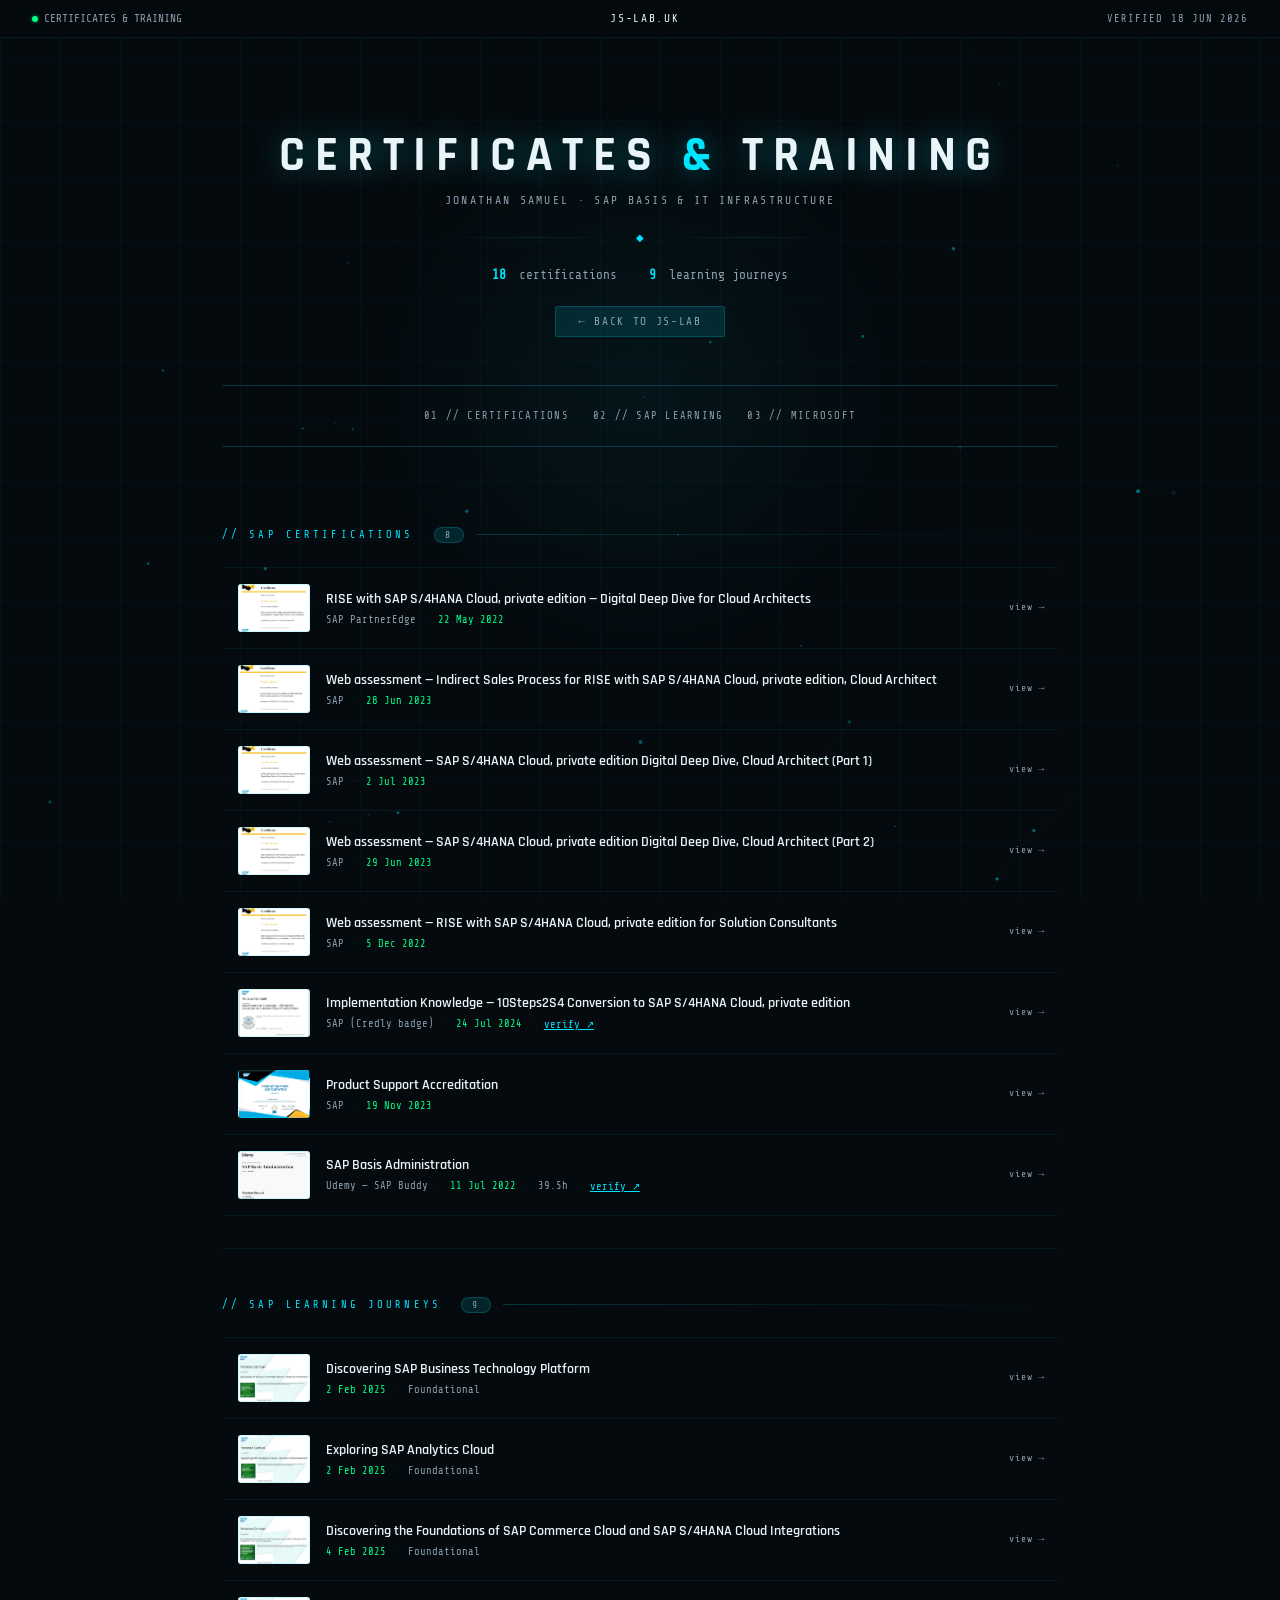
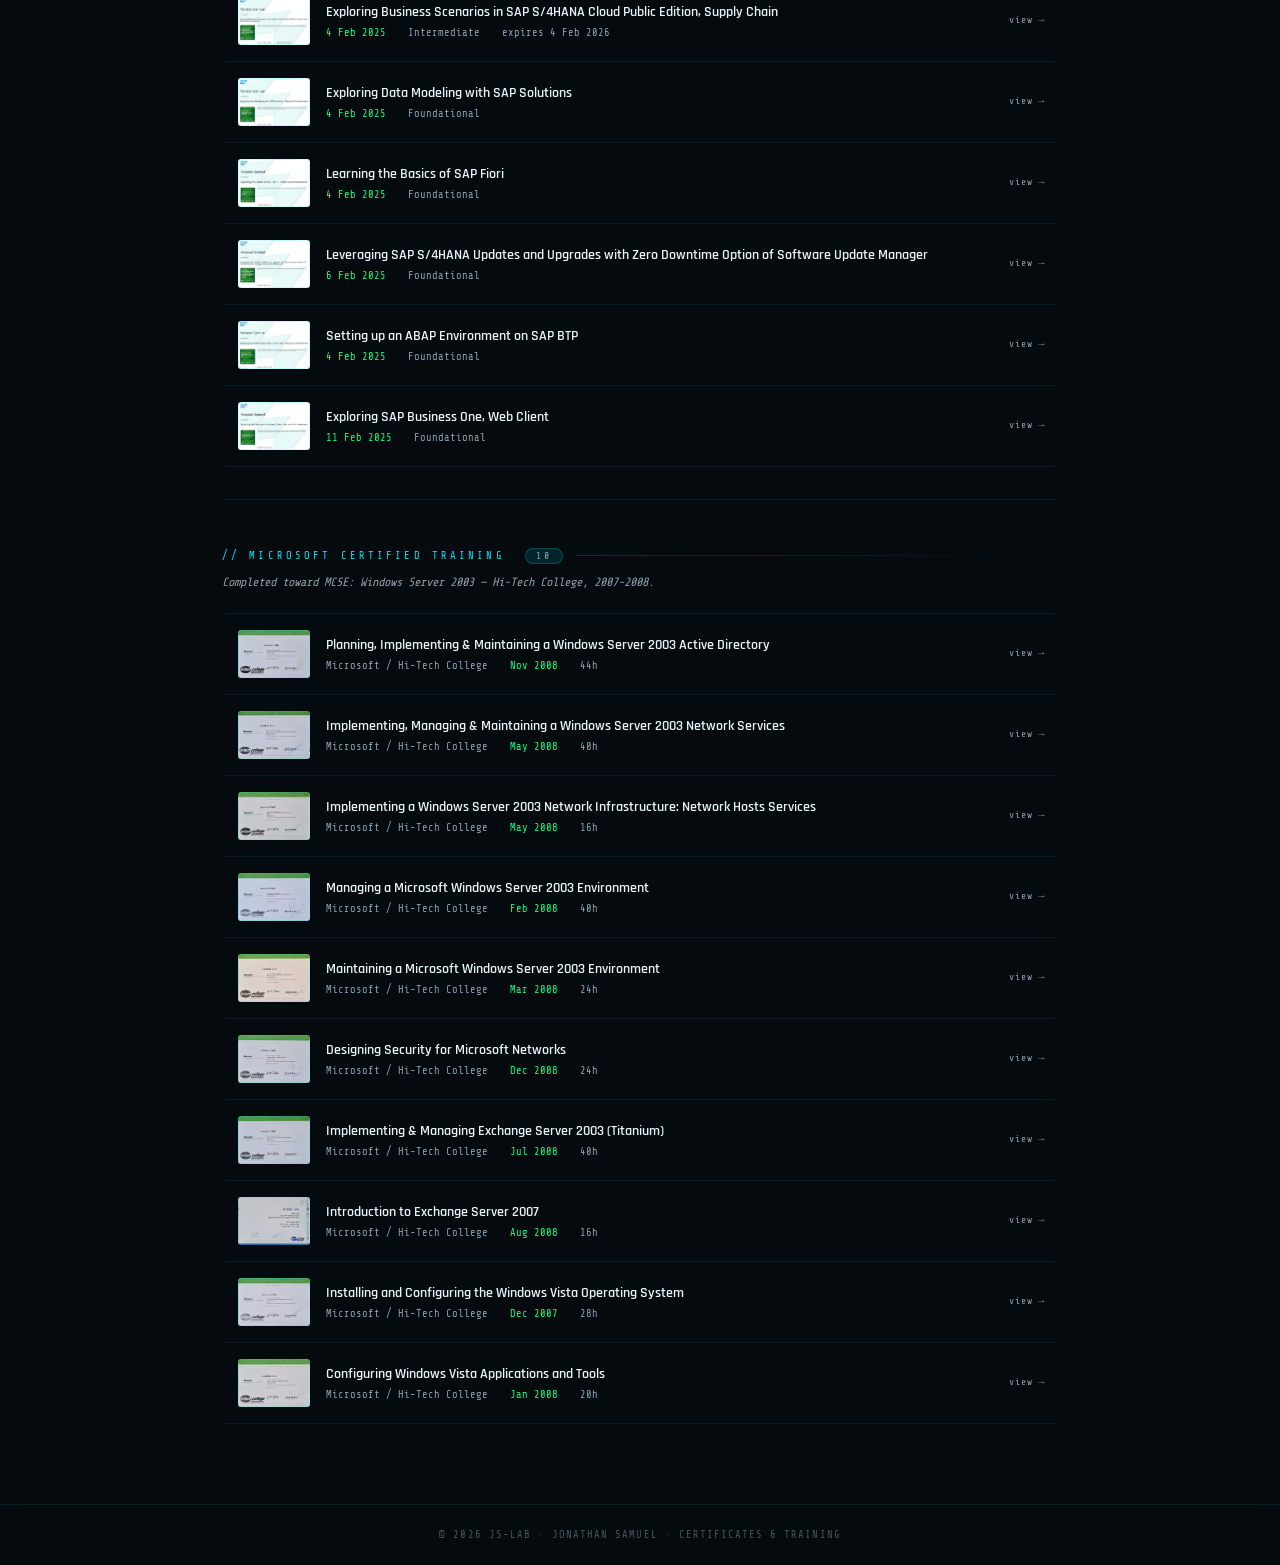
==== certsite/index.html @ 7bf47a1a "Initial commit — js-lab.uk static site" ====
<!DOCTYPE html>
<html lang="en">
<head>
<meta charset="UTF-8">
<meta name="viewport" content="width=device-width, initial-scale=1.0">
<title>JS-LAB | Certificates & Training</title>
<link rel="icon" type="image/png" href="/icons/favicon-32.png">
<link rel="apple-touch-icon" href="/icons/apple-touch-icon.png">
<meta name="theme-color" content="#050a0e">
<meta name="description" content="JS-LAB — Certificates & Training. SAP, Microsoft, and professional certifications by Jonathan Samuel.">
<meta property="og:title" content="JS-LAB | Certificates & Training" />
<meta property="og:description" content="Certificates & Training — SAP, Microsoft, and professional certifications." />
<meta property="og:image" content="https://js-lab.uk/js-lab-logo-round.png" />
<meta property="og:url" content="https://js-lab.uk/certsite/" />
<link rel="preconnect" href="https://fonts.googleapis.com" />
<link href="https://fonts.googleapis.com/css2?family=Share+Tech+Mono&family=Rajdhani:wght@300;400;600;700&display=swap" rel="stylesheet" />
<link rel="stylesheet" href="style.css">
</head>
<body>
<canvas id="particles"></canvas>

<div class="status-bar">
  <div><span class="status-dot"></span>CERTIFICATES & TRAINING</div>
  <div><a href="/" class="nav-home">JS-LAB.UK</a></div>
  <div class="nav-status"><span class="mono" id="lastVerified">LOADING...</span></div>
</div>

<main>
  <section class="hero">
    <div class="title-block">
      <h1>CERTIFICATES<span> &amp; </span>TRAINING</h1>
      <p class="subtitle">JONATHAN SAMUEL &middot; SAP BASIS &amp; IT INFRASTRUCTURE</p>
    </div>
    <div class="divider"><span>&#9670;</span></div>
    <div class="readout" id="readout"></div>
    <div class="hero-actions">
      <a class="pill-link" href="/">&#x2190; BACK TO JS-LAB</a>
    </div>
  </section>

  <nav class="toc">
    <a href="#certifications">01 // CERTIFICATIONS</a>
    <a href="#journeys">02 // SAP LEARNING</a>
    <a href="#microsoft">03 // MICROSOFT</a>
  </nav>

  <section id="certifications" class="registry reveal">
    <div class="section-label">// SAP CERTIFICATIONS<span class="count" id="count-sap"></span></div>
    <div class="rows" id="rows-sap"></div>
  </section>

  <section id="journeys" class="registry reveal">
    <div class="section-label">// SAP LEARNING JOURNEYS<span class="count" id="count-journeys"></span></div>
    <div class="rows" id="rows-journeys"></div>
  </section>

  <section id="microsoft" class="registry reveal">
    <div class="section-label">// MICROSOFT CERTIFIED TRAINING<span class="count" id="count-ms"></span></div>
    <p class="subnote">Completed toward MCSE: Windows Server 2003 — Hi-Tech College, 2007-2008.</p>
    <div class="rows" id="rows-ms"></div>
  </section>
</main>

<footer>&copy; 2026 JS-LAB &middot; JONATHAN SAMUEL &middot; CERTIFICATES & TRAINING</footer>

<div class="lightbox" id="lightbox" role="dialog" aria-modal="true" aria-label="Certificate image">
  <button class="lightbox-close" id="lightboxClose" aria-label="Close">&times;</button>
  <figure>
    <img id="lightboxImg" src="" alt="">
    <figcaption id="lightboxCaption" class="mono"></figcaption>
  </figure>
</div>

<script src="data.js"></script>
<script src="app.js"></script>
<script>
// Particles
(function() {
  var canvas = document.getElementById("particles");
  var ctx = canvas.getContext("2d");
  var particles = [];
  var count = 35;
  function resize() { canvas.width = window.innerWidth; canvas.height = window.innerHeight; }
  resize();
  window.addEventListener("resize", resize);
  for (var i = 0; i < count; i++) {
    particles.push({ x: Math.random()*canvas.width, y: Math.random()*canvas.height, vx:(Math.random()-0.5)*0.3, vy:(Math.random()-0.5)*0.3, r:Math.random()*1.5+0.5, a:Math.random()*0.4+0.1 });
  }
  function draw() {
    ctx.clearRect(0,0,canvas.width,canvas.height);
    for (var i=0;i<particles.length;i++) {
      var p=particles[i]; p.x+=p.vx; p.y+=p.vy;
      if(p.x<0)p.x=canvas.width; if(p.x>canvas.width)p.x=0;
      if(p.y<0)p.y=canvas.height; if(p.y>canvas.height)p.y=0;
      ctx.beginPath(); ctx.arc(p.x,p.y,p.r,0,Math.PI*2);
      ctx.fillStyle="rgba(0,229,255,"+p.a+")"; ctx.fill();
    }
    for(var i=0;i<particles.length;i++){for(var j=i+1;j<particles.length;j++){
      var dx=particles[i].x-particles[j].x,dy=particles[i].y-particles[j].y,dist=Math.sqrt(dx*dx+dy*dy);
      if(dist<120){ctx.beginPath();ctx.moveTo(particles[i].x,particles[i].y);ctx.lineTo(particles[j].x,particles[j].y);ctx.strokeStyle="rgba(0,229,255,"+(0.06*(1-dist/120))+")";ctx.lineWidth=0.5;ctx.stroke();}
    }}
    requestAnimationFrame(draw);
  }
  draw();
})();

// Scroll reveal
(function() {
  var reveals = document.querySelectorAll(".reveal");
  var observer = new IntersectionObserver(function(entries) {
    entries.forEach(function(entry) { if(entry.isIntersecting) entry.target.classList.add("visible"); });
  }, { threshold: 0.1 });
  reveals.forEach(function(el) { observer.observe(el); });
})();
</script>
</body>
</html>
---- certsite/style.css ----
/* === JS-LAB Credential Registry — matches main site theme === */
*, *::before, *::after { box-sizing: border-box; margin: 0; padding: 0; }
:root {
  --cyan: #00e5ff;
  --cyan-dim: rgba(0, 229, 255, 0.12);
  --cyan-glow: rgba(0, 229, 255, 0.4);
  --cyan-border: rgba(0, 229, 255, 0.2);
  --dark: #050a0e;
  --dark2: #0a1520;
  --steel: #8ca0b0;
  --white: #e8f4f8;
  --green: #00ff88;
}
html { scroll-behavior: smooth; }
html, body { background: var(--dark); color: var(--white); font-family: "Rajdhani", sans-serif; overflow-x: hidden; }

body::before { content: ""; position: fixed; inset: 0; background-image: linear-gradient(rgba(0,229,255,0.03) 1px, transparent 1px), linear-gradient(90deg, rgba(0,229,255,0.03) 1px, transparent 1px); background-size: 60px 60px; z-index: 0; animation: gridShift 20s linear infinite; pointer-events: none; }
@keyframes gridShift { 0% { background-position: 0 0; } 100% { background-position: 60px 60px; } }
body::after { content: ""; position: fixed; top: 50%; left: 50%; transform: translate(-50%, -60%); width: 600px; height: 600px; background: radial-gradient(circle, rgba(0,229,255,0.05) 0%, transparent 70%); z-index: 0; pointer-events: none; }

#particles { position: fixed; inset: 0; z-index: 0; pointer-events: none; }

.mono { font-family: "Share Tech Mono", monospace; }

/* === Status bar === */
.status-bar { position: fixed; top: 0; left: 0; right: 0; display: flex; align-items: center; justify-content: space-between; padding: 0.75rem 2rem; border-bottom: 1px solid rgba(0,229,255,0.1); background: rgba(5,10,14,0.85); backdrop-filter: blur(10px); font-family: "Share Tech Mono", monospace; font-size: 0.7rem; color: var(--steel); z-index: 100; }
.status-dot { width: 6px; height: 6px; border-radius: 50%; background: var(--green); display: inline-block; margin-right: 0.4rem; animation: pulse 2s ease-in-out infinite; box-shadow: 0 0 4px rgba(0,255,136,0.5); }
@keyframes pulse { 0%, 100% { opacity: 1; } 50% { opacity: 0.4; } }
.nav-home { color: var(--white); text-decoration: none; letter-spacing: 0.15em; transition: color 0.3s; }
.nav-home:hover { color: var(--cyan); }
.nav-status { font-size: 0.65rem; letter-spacing: 0.1em; }

/* === Main === */
main { position: relative; z-index: 1; padding-top: 3rem; max-width: 900px; margin: 0 auto; padding-left: 2rem; padding-right: 2rem; }

/* === Hero === */
.hero { padding: 5rem 0 3rem; text-align: center; border-bottom: 1px solid var(--cyan-border); }
.title-block h1 { font-size: clamp(1.8rem, 5vw, 3rem); font-weight: 700; letter-spacing: 0.2em; color: var(--white); text-shadow: 0 0 30px var(--cyan-glow); line-height: 1.2; animation: fadeUp 1s ease both; }
.title-block h1 span { color: var(--cyan); }
@keyframes fadeUp { from { opacity: 0; transform: translateY(20px); } to { opacity: 1; transform: translateY(0); } }
.subtitle { font-family: "Share Tech Mono", monospace; font-size: 0.72rem; letter-spacing: 0.2em; color: var(--steel); margin-top: 0.5rem; }
.divider { display: flex; align-items: center; gap: 1rem; width: 100%; max-width: 400px; margin: 1.5rem auto; }
.divider::before, .divider::after { content: ""; flex: 1; height: 1px; background: linear-gradient(90deg, transparent, var(--cyan-dim), transparent); }
.divider span { font-family: "Share Tech Mono", monospace; font-size: 0.65rem; color: var(--cyan); }
.readout { font-family: "Share Tech Mono", monospace; font-size: 0.8rem; color: var(--steel); display: flex; gap: 0.8rem; flex-wrap: wrap; justify-content: center; margin-bottom: 1.5rem; }
.readout strong { color: var(--cyan); font-weight: 600; }
.readout .sep { color: var(--cyan-border); }
.hero-actions { display: flex; gap: 1rem; justify-content: center; flex-wrap: wrap; }
.pill-link { padding: 0.5rem 1.4rem; border: 1px solid var(--cyan-border); border-radius: 2px; font-family: "Share Tech Mono", monospace; font-size: 0.7rem; letter-spacing: 0.15em; color: var(--steel); background: var(--cyan-dim); text-decoration: none; transition: all 0.3s; }
.pill-link:hover { border-color: var(--cyan); color: var(--cyan); box-shadow: 0 0 12px var(--cyan-dim); }

/* === TOC === */
.toc { display: flex; gap: 1.5rem; flex-wrap: wrap; justify-content: center; padding: 1.5rem 0; border-bottom: 1px solid var(--cyan-border); margin-bottom: 2rem; }
.toc a { font-family: "Share Tech Mono", monospace; font-size: 0.65rem; letter-spacing: 0.12em; color: var(--steel); text-decoration: none; transition: color 0.3s; }
.toc a:hover { color: var(--cyan); }

/* === Section label === */
.section-label { font-family: "Share Tech Mono", monospace; font-size: 0.65rem; color: var(--cyan); letter-spacing: 0.3em; margin-bottom: 1.5rem; display: flex; align-items: center; gap: 0.75rem; }
.section-label::after { content: ""; flex: 1; height: 1px; background: linear-gradient(90deg, var(--cyan-border), transparent); }
.count { background: var(--cyan-dim); border: 1px solid var(--cyan-border); border-radius: 999px; padding: 2px 10px; font-size: 0.6rem; color: var(--steel); margin-left: 0.5rem; }

/* === Registry sections === */
.registry { padding: 3rem 0 2rem; border-bottom: 1px solid rgba(0,229,255,0.08); }
.registry:last-of-type { border-bottom: none; }
.subnote { font-size: 0.75rem; color: var(--steel); font-style: italic; margin: -0.8rem 0 1.5rem; font-family: "Share Tech Mono", monospace; }

/* === Rows === */
.rows { display: flex; flex-direction: column; gap: 0; }
.row { display: grid; grid-template-columns: 72px 1fr auto; align-items: center; gap: 1rem; padding: 1rem 0.8rem; border-top: 1px solid rgba(0,229,255,0.08); border-left: 3px solid transparent; cursor: pointer; border-radius: 4px; transition: background 0.2s, border-left-color 0.2s; }
.row:last-child { border-bottom: 1px solid rgba(0,229,255,0.08); }
.row:hover { background: var(--cyan-dim); border-left-color: var(--cyan); }
.row-thumb { width: 72px; height: 48px; border-radius: 3px; background-size: cover; background-position: center; border: 1px solid var(--cyan-border); flex-shrink: 0; }
.row-body h4 { font-size: 0.85rem; font-weight: 600; margin: 0 0 0.3rem; line-height: 1.4; color: var(--white); }
.row-meta { font-family: "Share Tech Mono", monospace; font-size: 0.65rem; color: var(--steel); display: flex; gap: 0.5rem; flex-wrap: wrap; }
.row-meta .sep { color: var(--cyan-border); }
.row-meta .date { color: var(--green); }
.row-meta .verify { color: var(--cyan); }
.row-meta .verify:hover { text-decoration: underline; }
.row-action { font-family: "Share Tech Mono", monospace; font-size: 0.6rem; color: var(--steel); letter-spacing: 0.1em; white-space: nowrap; }
.row:hover .row-action { color: var(--cyan); }

/* === Scroll reveal === */
.reveal { opacity: 0; transform: translateY(30px); transition: opacity 0.8s cubic-bezier(0.4, 0, 0.2, 1), transform 0.8s cubic-bezier(0.4, 0, 0.2, 1); }
.reveal.visible { opacity: 1; transform: translateY(0); }

/* === Lightbox === */
.lightbox { position: fixed; inset: 0; background: rgba(5,10,14,0.92); display: none; align-items: center; justify-content: center; padding: 2rem; z-index: 200; backdrop-filter: blur(4px); }
.lightbox.open { display: flex; }
.lightbox figure { margin: 0; max-width: 100%; max-height: 100%; text-align: center; }
.lightbox img { max-width: 100%; max-height: 80vh; border-radius: 4px; box-shadow: 0 0 60px rgba(0,229,255,0.15); border: 1px solid var(--cyan-border); }
.lightbox figcaption { color: var(--steel); font-size: 0.7rem; margin-top: 1rem; letter-spacing: 0.08em; }
.lightbox-close { position: absolute; top: 1.5rem; right: 2rem; background: none; border: none; color: var(--white); font-size: 2rem; cursor: pointer; opacity: 0.7; transition: opacity 0.2s; }
.lightbox-close:hover { opacity: 1; color: var(--cyan); }

/* === Footer === */
footer { position: relative; z-index: 1; display: flex; align-items: center; justify-content: center; padding: 1.5rem; margin-top: 3rem; border-top: 1px solid rgba(0,229,255,0.1); background: rgba(5,10,14,0.8); backdrop-filter: blur(10px); font-family: "Share Tech Mono", monospace; font-size: 0.65rem; color: rgba(140,160,176,0.5); letter-spacing: 0.1em; }

/* === Responsive === */
@media (max-width: 560px) {
  .title-block h1 { font-size: 1.4rem; letter-spacing: 0.1em; }
  .row { grid-template-columns: 52px 1fr; gap: 0.8rem; }
  .row-thumb { width: 52px; height: 36px; }
  .row-action { display: none; }
  .toc { flex-direction: column; align-items: center; gap: 0.8rem; }
  .hero-actions { flex-direction: column; align-items: center; }
  main { padding-left: 1rem; padding-right: 1rem; }
}
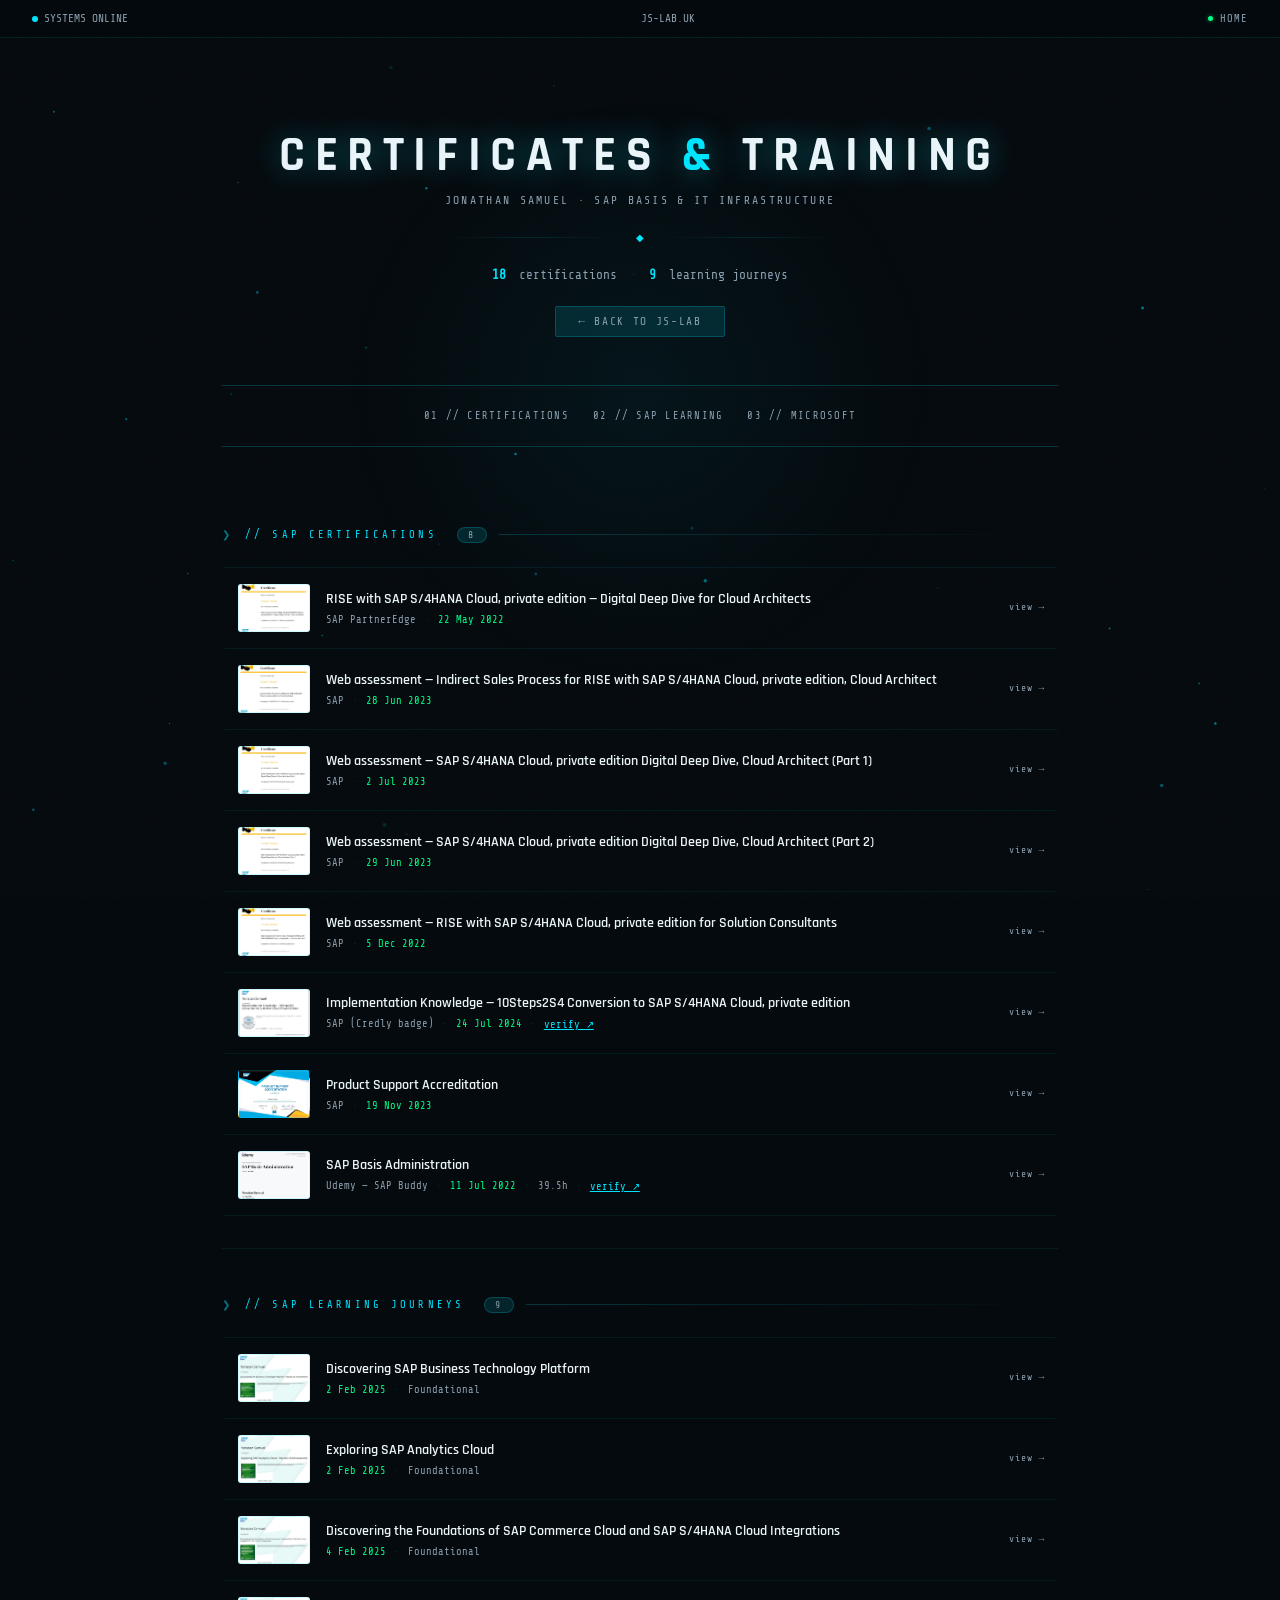
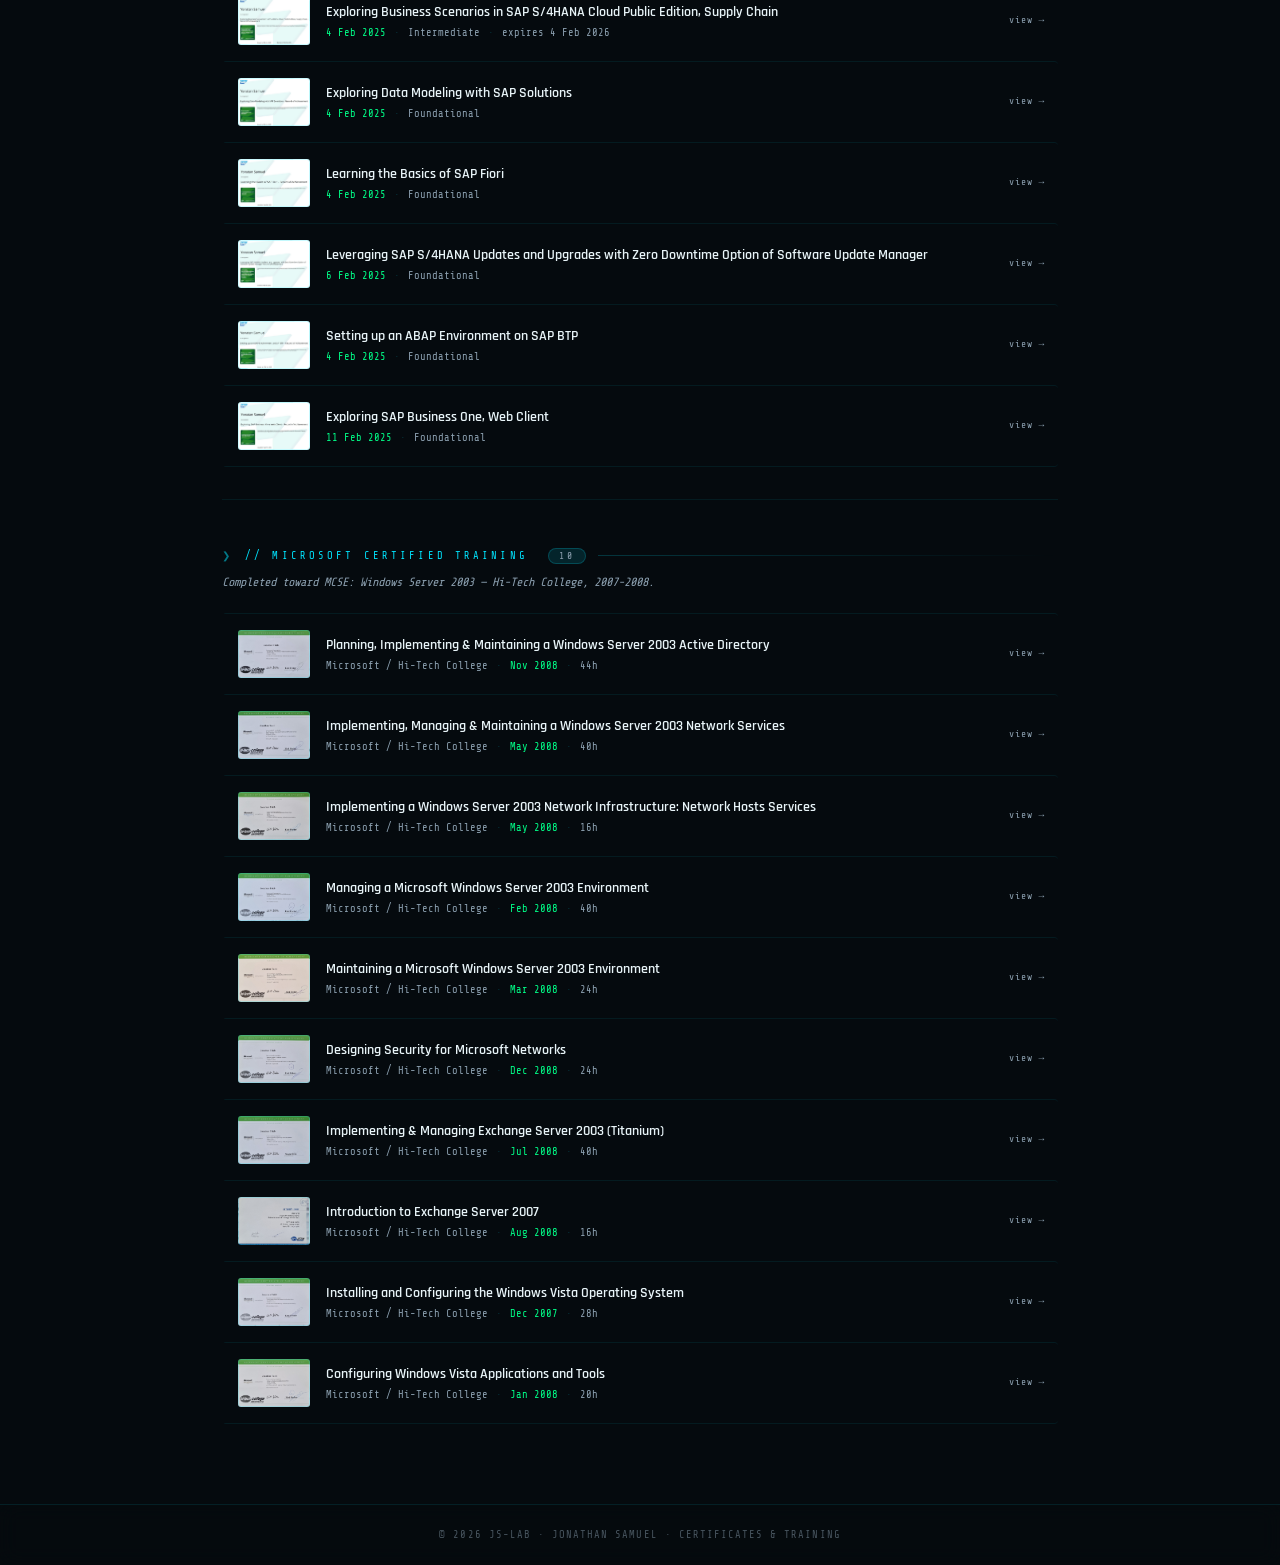
==== commit e4ad56f0: "Unify status bar navigation across all pages to match glowing index.html style" ====
--- a/certsite/index.html
+++ b/certsite/index.html
@@ -20,9 +20,9 @@
 <canvas id="particles"></canvas>
 
 <div class="status-bar">
-  <div><span class="status-dot"></span>CERTIFICATES & TRAINING</div>
-  <div><a href="/" class="nav-home">JS-LAB.UK</a></div>
-  <div class="nav-status"><span class="mono" id="lastVerified">LOADING...</span></div>
+  <div><span class="status-dot"></span>SYSTEMS ONLINE</div>
+  <div>JS-LAB.UK</div>
+  <div class="nav-status"><span class="live-dot"></span><a href="/">HOME</a></div>
 </div>
 
 <main>
--- a/certsite/style.css
+++ b/certsite/style.css
@@ -24,11 +24,14 @@
 
 /* === Status bar === */
 .status-bar { position: fixed; top: 0; left: 0; right: 0; display: flex; align-items: center; justify-content: space-between; padding: 0.75rem 2rem; border-bottom: 1px solid rgba(0,229,255,0.1); background: rgba(5,10,14,0.85); backdrop-filter: blur(10px); font-family: "Share Tech Mono", monospace; font-size: 0.7rem; color: var(--steel); z-index: 100; }
-.status-dot { width: 6px; height: 6px; border-radius: 50%; background: var(--green); display: inline-block; margin-right: 0.4rem; animation: pulse 2s ease-in-out infinite; box-shadow: 0 0 4px rgba(0,255,136,0.5); }
-@keyframes pulse { 0%, 100% { opacity: 1; } 50% { opacity: 0.4; } }
+.status-dot { width: 6px; height: 6px; border-radius: 50%; background: var(--cyan); display: inline-block; margin-right: 0.4rem; animation: pulse 2s ease-in-out infinite; }
+@keyframes pulse { 0%, 100% { opacity: 1; box-shadow: 0 0 4px var(--cyan); } 50% { opacity: 0.4; box-shadow: none; } }
 .nav-home { color: var(--white); text-decoration: none; letter-spacing: 0.15em; transition: color 0.3s; }
 .nav-home:hover { color: var(--cyan); }
-.nav-status { font-size: 0.65rem; letter-spacing: 0.1em; }
+.nav-status { display: flex; align-items: center; gap: 0.4rem; }
+.nav-status a { color: var(--steel); text-decoration: none; transition: color 0.3s; font-size: 0.65rem; letter-spacing: 0.1em; }
+.nav-status a:hover { color: var(--cyan); }
+.nav-status .live-dot { width: 5px; height: 5px; border-radius: 50%; background: var(--green); box-shadow: 0 0 4px rgba(0,255,136,0.5); animation: pulse 2s ease-in-out infinite; }
 
 /* === Main === */
 main { position: relative; z-index: 1; padding-top: 3rem; max-width: 900px; margin: 0 auto; padding-left: 2rem; padding-right: 2rem; }
@@ -56,6 +59,8 @@
 
 /* === Section label === */
 .section-label { font-family: "Share Tech Mono", monospace; font-size: 0.65rem; color: var(--cyan); letter-spacing: 0.3em; margin-bottom: 1.5rem; display: flex; align-items: center; gap: 0.75rem; }
+.section-label::before { content: '❯'; color: var(--cyan); opacity: 0.5; animation: blink 1.6s step-end infinite; }
+@keyframes blink { 0%, 100% { opacity: 1; } 50% { opacity: 0; } }
 .section-label::after { content: ""; flex: 1; height: 1px; background: linear-gradient(90deg, var(--cyan-border), transparent); }
 .count { background: var(--cyan-dim); border: 1px solid var(--cyan-border); border-radius: 999px; padding: 2px 10px; font-size: 0.6rem; color: var(--steel); margin-left: 0.5rem; }
 
@@ -91,6 +96,28 @@
 .lightbox figcaption { color: var(--steel); font-size: 0.7rem; margin-top: 1rem; letter-spacing: 0.08em; }
 .lightbox-close { position: absolute; top: 1.5rem; right: 2rem; background: none; border: none; color: var(--white); font-size: 2rem; cursor: pointer; opacity: 0.7; transition: opacity 0.2s; }
 .lightbox-close:hover { opacity: 1; color: var(--cyan); }
+::-webkit-scrollbar { width: 8px; }
+::-webkit-scrollbar-track { background: var(--dark); }
+::-webkit-scrollbar-thumb { background: var(--cyan-border); border-radius: 4px; }
+::-webkit-scrollbar-thumb:hover { background: var(--cyan); }
+@keyframes glitchShift {
+  0%, 100% { transform: translate(0,0); text-shadow: 0 0 30px var(--cyan-glow); }
+  20% { transform: translate(-2px,1px); text-shadow: -2px 0 var(--cyan), 2px 0 rgba(255,0,80,0.6), 0 0 30px var(--cyan-glow); }
+  40% { transform: translate(2px,-1px); text-shadow: 2px 0 var(--cyan), -2px 0 rgba(255,0,80,0.6), 0 0 30px var(--cyan-glow); }
+  60% { transform: translate(-1px,0); text-shadow: -1px 0 var(--cyan), 1px 0 rgba(255,0,80,0.6), 0 0 30px var(--cyan-glow); }
+  80% { transform: translate(1px,1px); text-shadow: 0 0 30px var(--cyan-glow); }
+}
+.title-block h1:hover { animation: glitchShift 0.35s steps(2, end) 1; }
+body::before {
+  content: '';
+  position: fixed;
+  inset: 0;
+  z-index: 2;
+  pointer-events: none;
+  opacity: 0.035;
+  mix-blend-mode: overlay;
+  background-image: url("data:image/svg+xml,%3Csvg xmlns='http://www.w3.org/2000/svg' width='100' height='100'%3E%3Cfilter id='n'%3E%3CfeTurbulence type='fractalNoise' baseFrequency='0.9' numOctaves='2' stitchTiles='stitch'/%3E%3C/filter%3E%3Crect width='100%25' height='100%25' filter='url(%23n)'/%3E%3C/svg%3E");
+}
 
 /* === Footer === */
 footer { position: relative; z-index: 1; display: flex; align-items: center; justify-content: center; padding: 1.5rem; margin-top: 3rem; border-top: 1px solid rgba(0,229,255,0.1); background: rgba(5,10,14,0.8); backdrop-filter: blur(10px); font-family: "Share Tech Mono", monospace; font-size: 0.65rem; color: rgba(140,160,176,0.5); letter-spacing: 0.1em; }
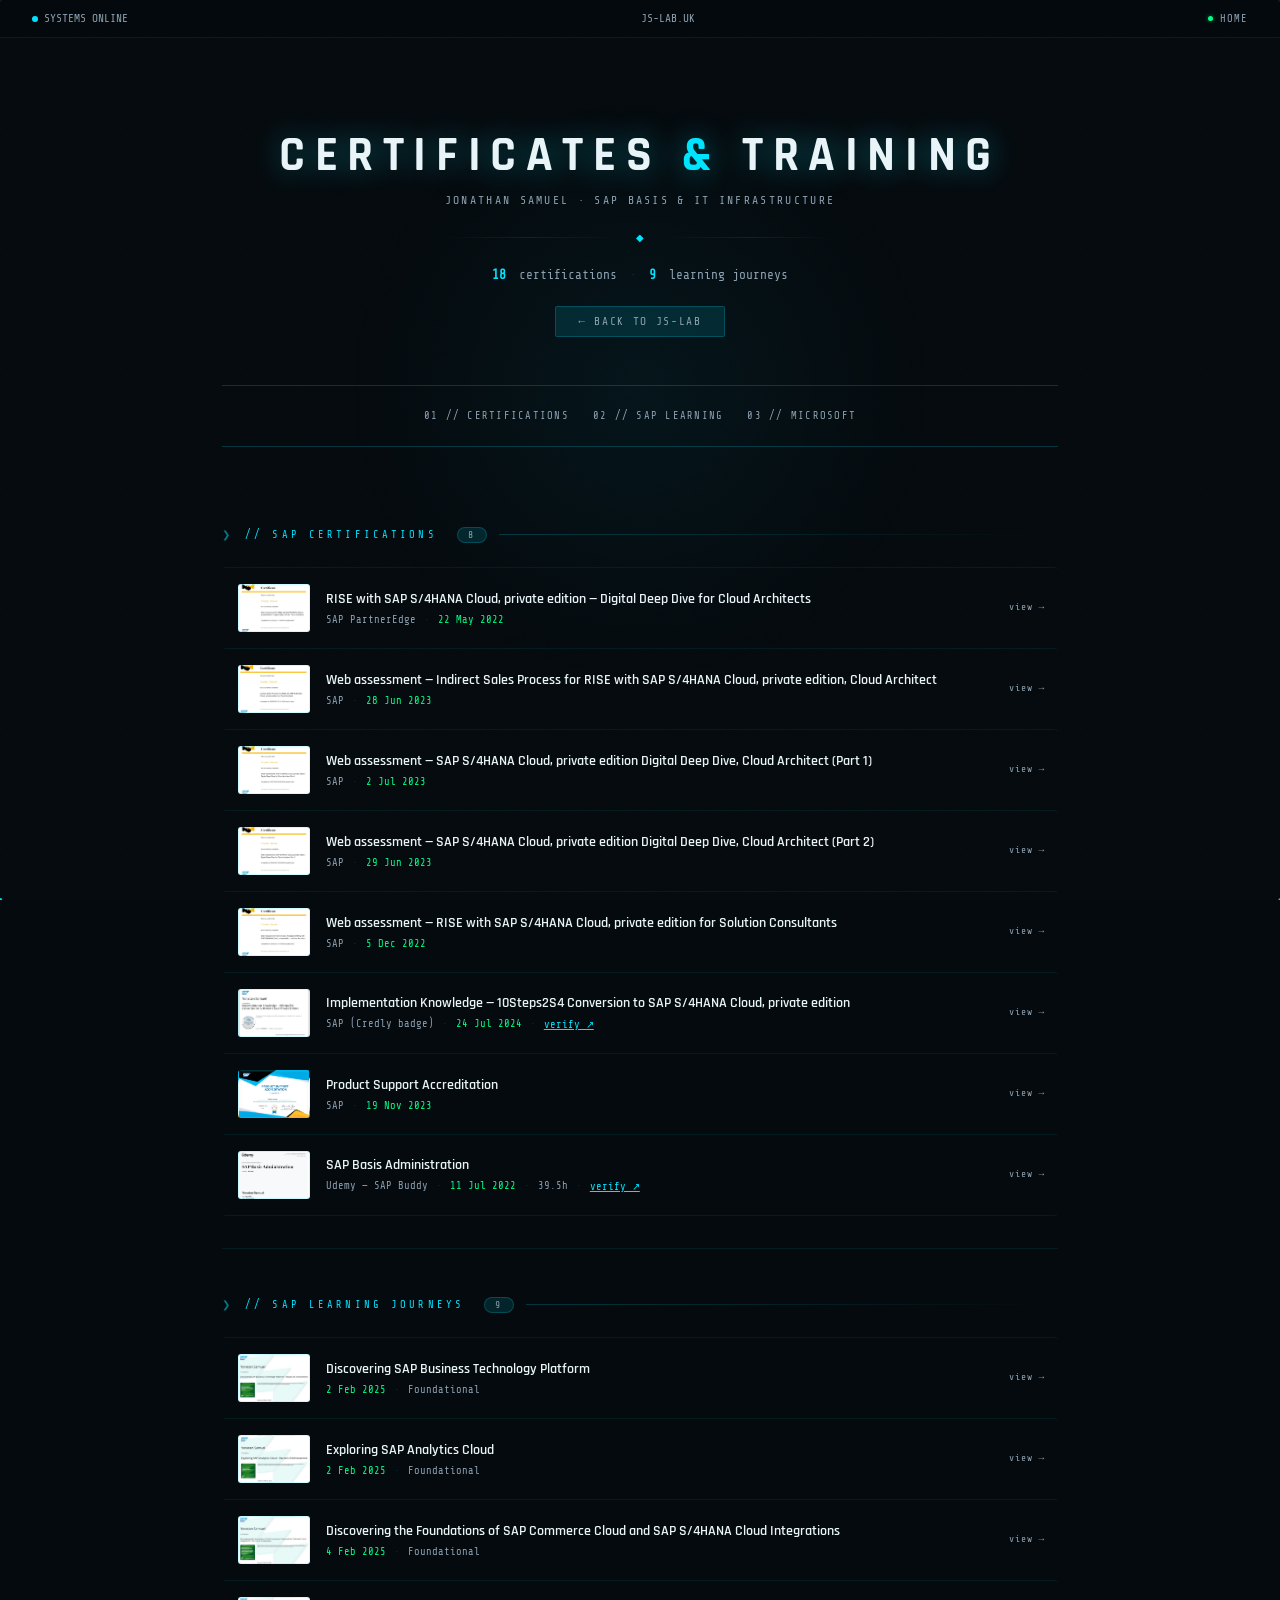
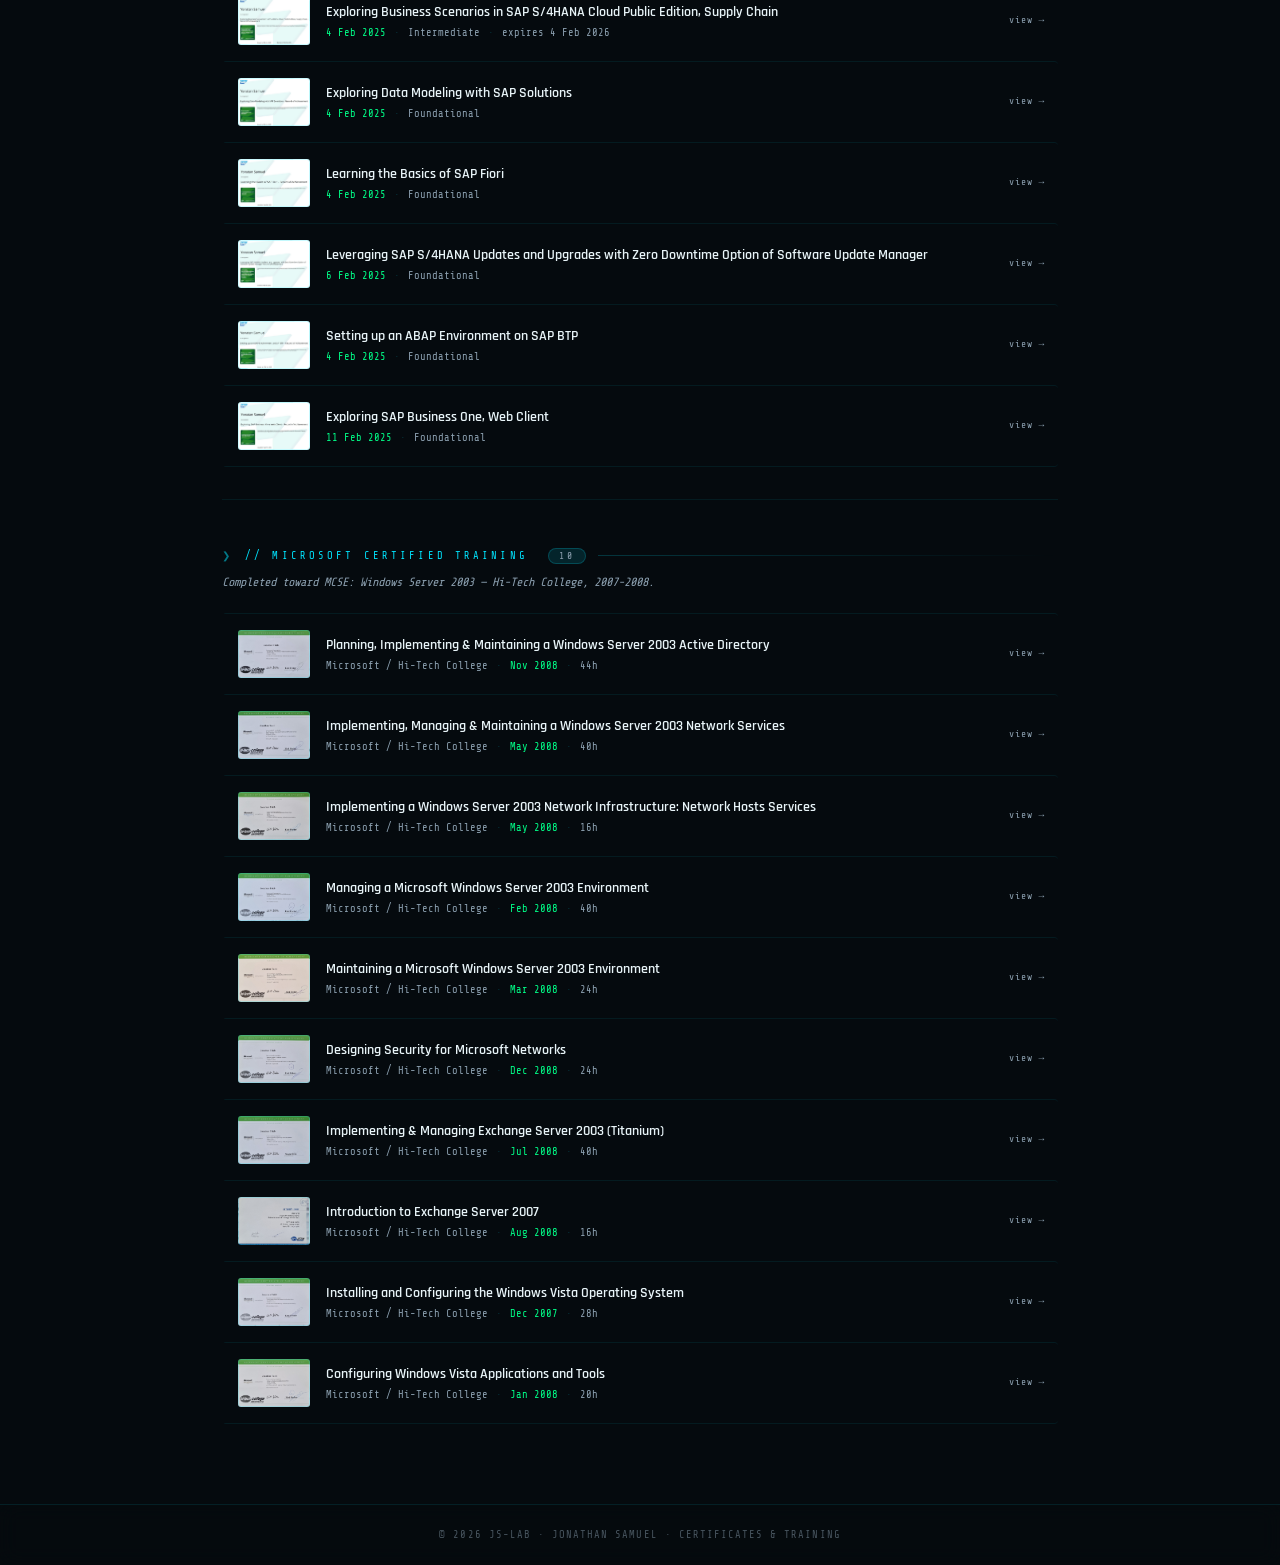
==== commit 9e0db432: "Add scroll progress bar to status and certsite pages to match main site" ====
--- a/certsite/index.html
+++ b/certsite/index.html
@@ -17,6 +17,7 @@
 <link rel="stylesheet" href="style.css">
 </head>
 <body>
+<div id="scroll-progress"></div>
 <canvas id="particles"></canvas>
 
 <div class="status-bar">
@@ -112,6 +113,13 @@
   }, { threshold: 0.1 });
   reveals.forEach(function(el) { observer.observe(el); });
 })();
+// Scroll progress bar
+var progressBar = document.getElementById("scroll-progress");
+window.addEventListener("scroll", function() {
+  var h = document.documentElement;
+  var scrolled = (h.scrollTop) / (h.scrollHeight - h.clientHeight) * 100;
+  progressBar.style.width = scrolled + "%";
+});
 </script>
 </body>
 </html>
--- a/certsite/style.css
+++ b/certsite/style.css
@@ -132,3 +132,4 @@
   .hero-actions { flex-direction: column; align-items: center; }
   main { padding-left: 1rem; padding-right: 1rem; }
 }
+#scroll-progress { position: fixed; top: 0; left: 0; height: 2px; background: linear-gradient(90deg, var(--cyan), var(--green)); width: 0%; z-index: 200; }
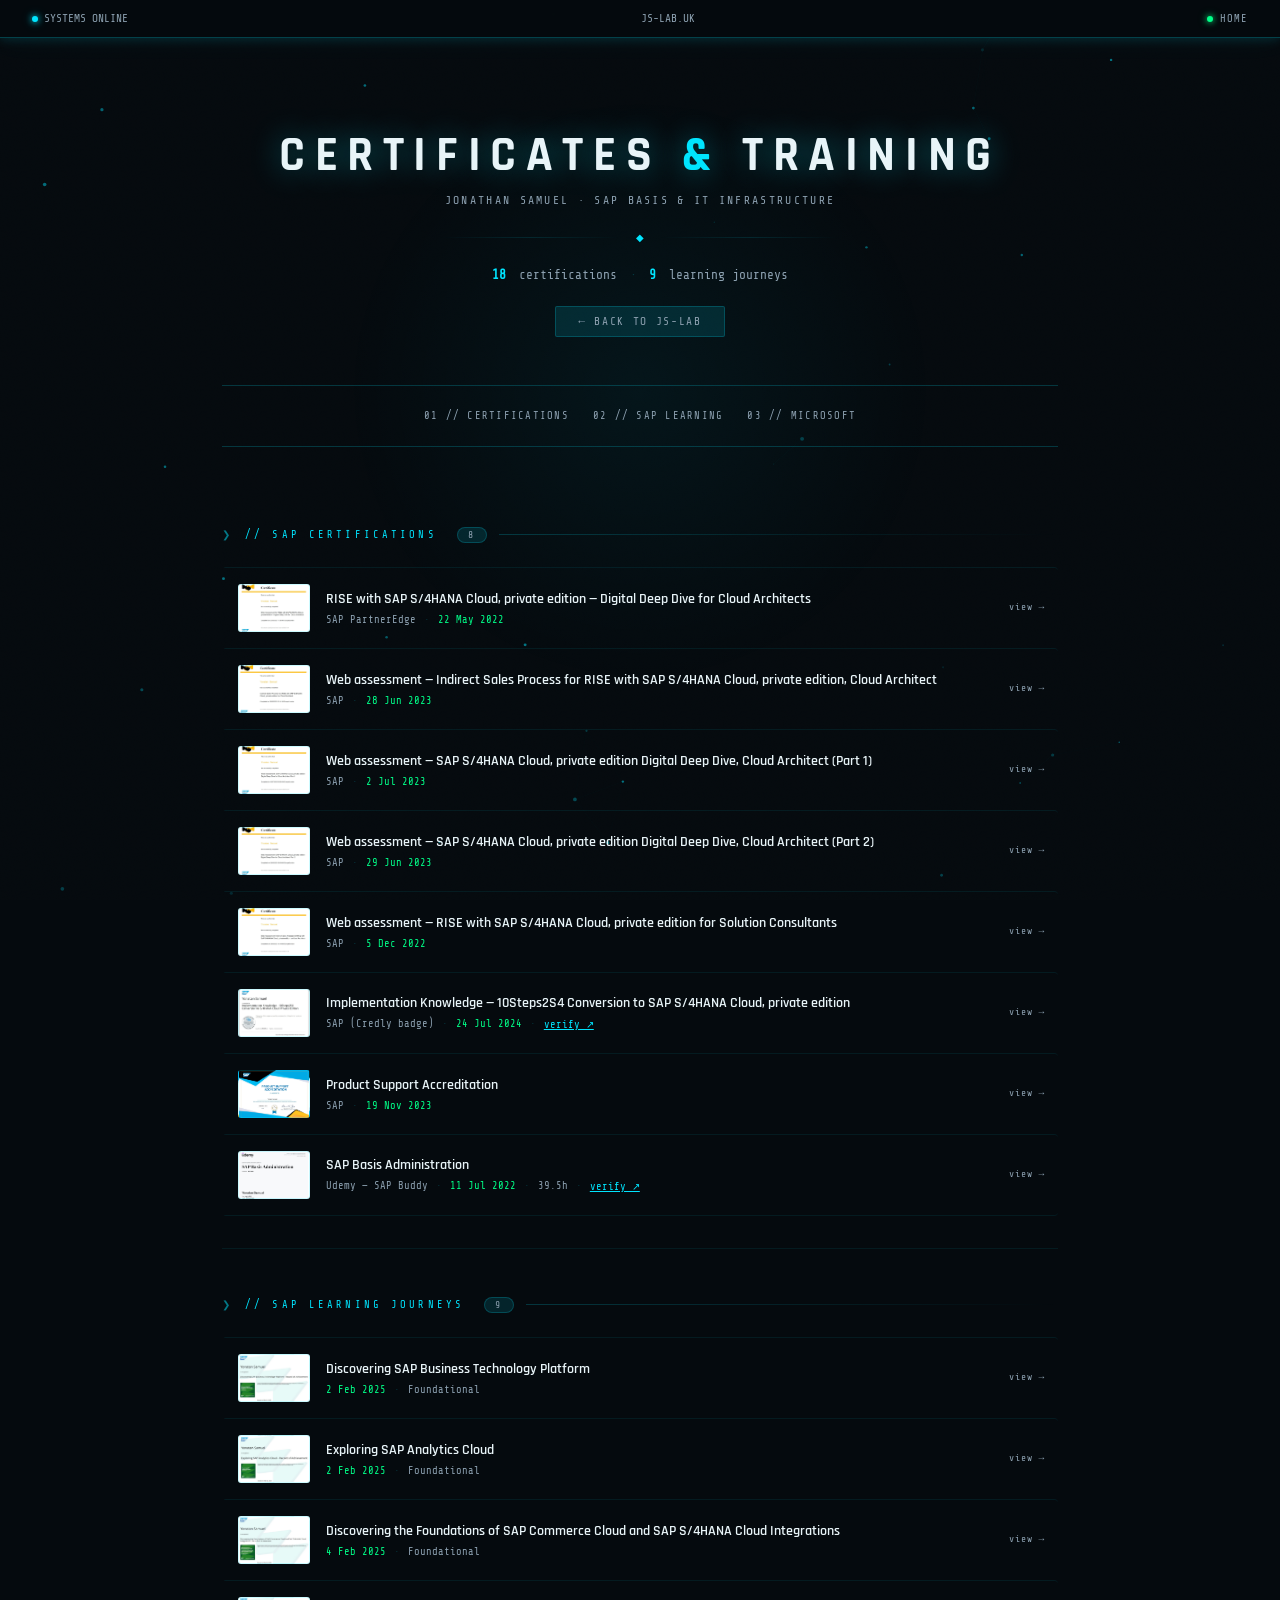
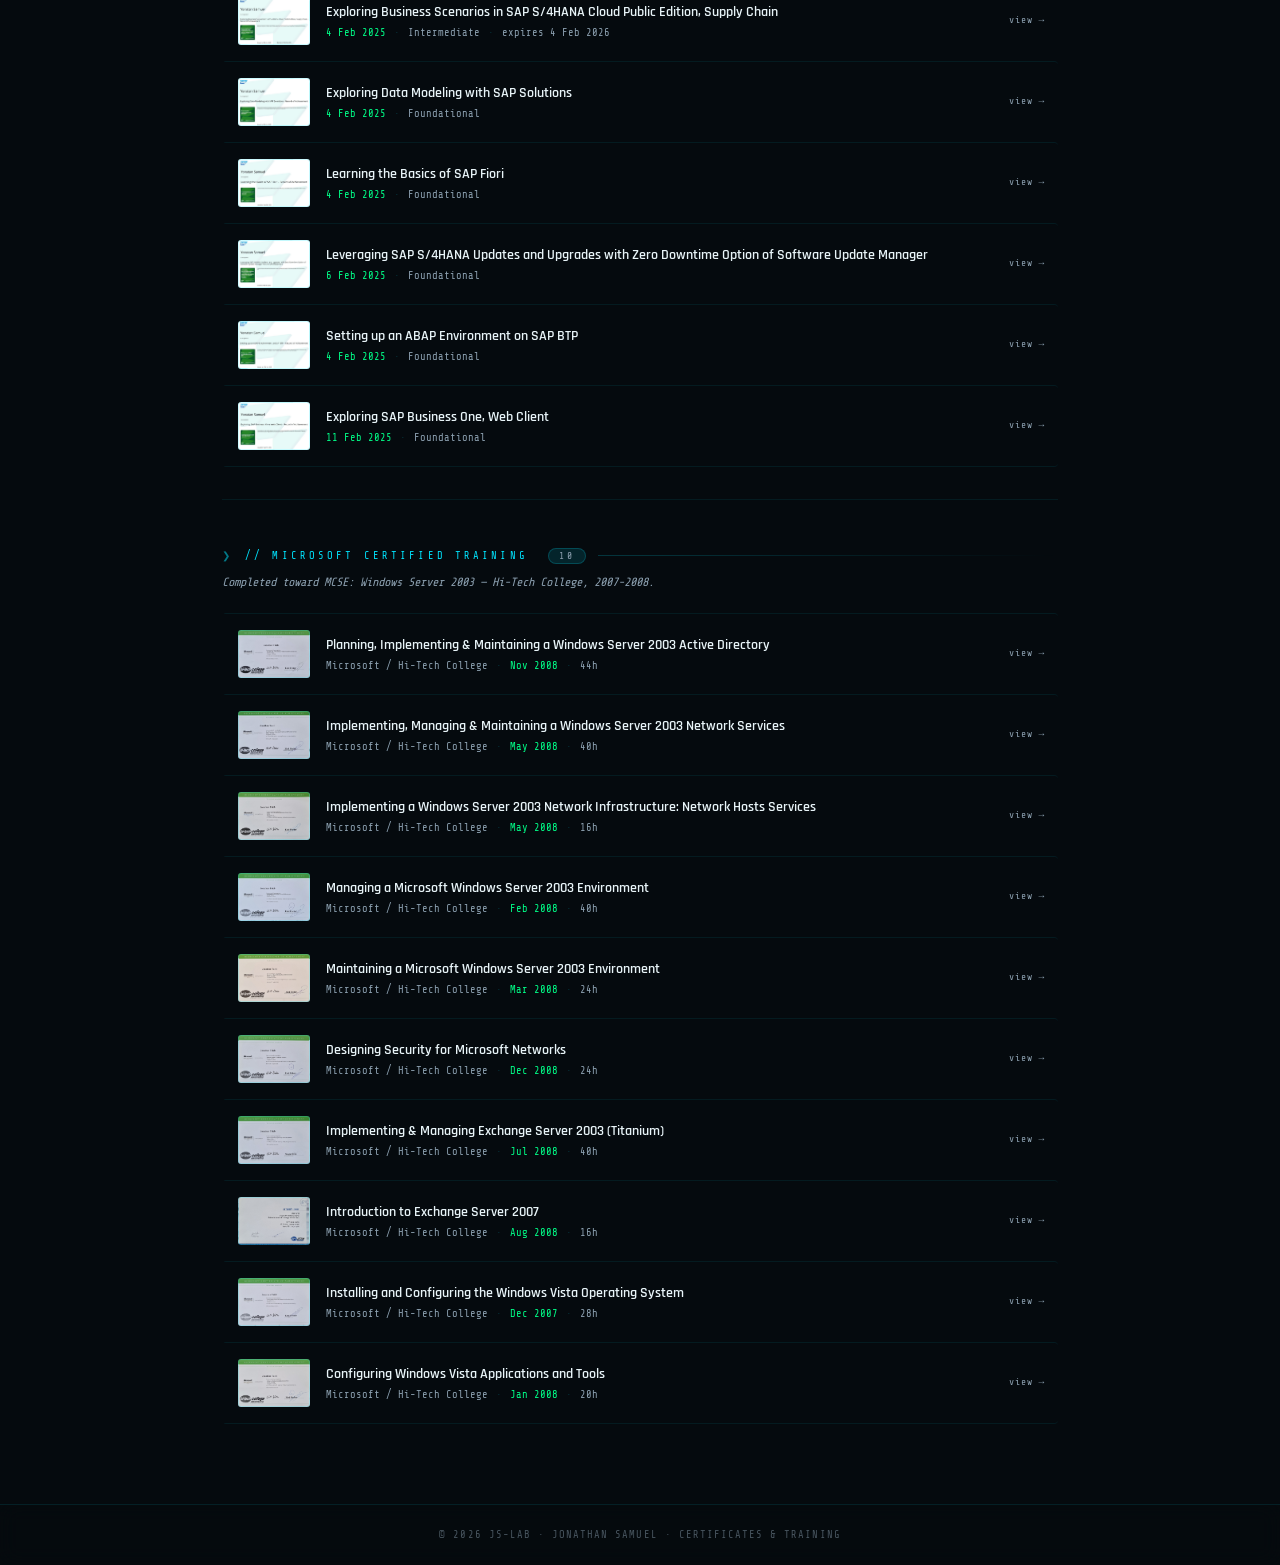
==== commit 8bcc5cec: "Add inline status bar glow to certsite for mobile cache bypass" ====
--- a/certsite/index.html
+++ b/certsite/index.html
@@ -15,6 +15,9 @@
 <link rel="preconnect" href="https://fonts.googleapis.com" />
 <link href="https://fonts.googleapis.com/css2?family=Share+Tech+Mono&family=Rajdhani:wght@300;400;600;700&display=swap" rel="stylesheet" />
 <link rel="stylesheet" href="style.css">
+<style>
+.status-bar { border-bottom: 1px solid rgba(0,229,255,0.25) !important; box-shadow: 0 1px 12px rgba(0,229,255,0.15), 0 0 30px rgba(0,229,255,0.05) !important; }
+</style>
 </head>
 <body>
 <div id="scroll-progress"></div>
--- a/certsite/style.css
+++ b/certsite/style.css
@@ -10,6 +10,7 @@
   --steel: #8ca0b0;
   --white: #e8f4f8;
   --green: #00ff88;
+  --green-glow: rgba(0, 255, 136, 0.3);
 }
 html { scroll-behavior: smooth; }
 html, body { background: var(--dark); color: var(--white); font-family: "Rajdhani", sans-serif; overflow-x: hidden; }
@@ -23,15 +24,15 @@
 .mono { font-family: "Share Tech Mono", monospace; }
 
 /* === Status bar === */
-.status-bar { position: fixed; top: 0; left: 0; right: 0; display: flex; align-items: center; justify-content: space-between; padding: 0.75rem 2rem; border-bottom: 1px solid rgba(0,229,255,0.1); background: rgba(5,10,14,0.85); backdrop-filter: blur(10px); font-family: "Share Tech Mono", monospace; font-size: 0.7rem; color: var(--steel); z-index: 100; }
-.status-dot { width: 6px; height: 6px; border-radius: 50%; background: var(--cyan); display: inline-block; margin-right: 0.4rem; animation: pulse 2s ease-in-out infinite; }
-@keyframes pulse { 0%, 100% { opacity: 1; box-shadow: 0 0 4px var(--cyan); } 50% { opacity: 0.4; box-shadow: none; } }
+.status-bar { position: fixed; top: 0; left: 0; right: 0; display: flex; align-items: center; justify-content: space-between; padding: 0.75rem 2rem; border-bottom: 1px solid rgba(0,229,255,0.25); box-shadow: 0 1px 12px rgba(0,229,255,0.15), 0 0 30px rgba(0,229,255,0.05); background: rgba(5,10,14,0.92); -webkit-backdrop-filter: blur(12px); backdrop-filter: blur(12px); font-family: "Share Tech Mono", monospace; font-size: 0.7rem; color: var(--steel); z-index: 100; }
+.status-dot { width: 6px; height: 6px; border-radius: 50%; background: var(--cyan); box-shadow: 0 0 6px var(--cyan), 0 0 12px var(--cyan-glow); display: inline-block; margin-right: 0.4rem; animation: pulse 2s ease-in-out infinite; }
+@keyframes pulse { 0%, 100% { opacity: 1; box-shadow: 0 0 6px var(--cyan), 0 0 12px var(--cyan-glow); } 50% { opacity: 0.6; box-shadow: 0 0 2px var(--cyan); } }
 .nav-home { color: var(--white); text-decoration: none; letter-spacing: 0.15em; transition: color 0.3s; }
 .nav-home:hover { color: var(--cyan); }
 .nav-status { display: flex; align-items: center; gap: 0.4rem; }
 .nav-status a { color: var(--steel); text-decoration: none; transition: color 0.3s; font-size: 0.65rem; letter-spacing: 0.1em; }
 .nav-status a:hover { color: var(--cyan); }
-.nav-status .live-dot { width: 5px; height: 5px; border-radius: 50%; background: var(--green); box-shadow: 0 0 4px rgba(0,255,136,0.5); animation: pulse 2s ease-in-out infinite; }
+.nav-status .live-dot { width: 6px; height: 6px; border-radius: 50%; background: var(--green); box-shadow: 0 0 6px var(--green), 0 0 12px var(--green-glow); animation: pulse 2s ease-in-out infinite; }
 
 /* === Main === */
 main { position: relative; z-index: 1; padding-top: 3rem; max-width: 900px; margin: 0 auto; padding-left: 2rem; padding-right: 2rem; }
@@ -124,6 +125,7 @@
 
 /* === Responsive === */
 @media (max-width: 560px) {
+  .status-bar { font-size: 0.6rem; padding: 0.6rem 1rem; }
   .title-block h1 { font-size: 1.4rem; letter-spacing: 0.1em; }
   .row { grid-template-columns: 52px 1fr; gap: 0.8rem; }
   .row-thumb { width: 52px; height: 36px; }
@@ -132,4 +134,4 @@
   .hero-actions { flex-direction: column; align-items: center; }
   main { padding-left: 1rem; padding-right: 1rem; }
 }
-#scroll-progress { position: fixed; top: 0; left: 0; height: 2px; background: linear-gradient(90deg, var(--cyan), var(--green)); width: 0%; z-index: 200; }
+#scroll-progress { position: fixed; top: 0; left: 0; height: 3px; background: linear-gradient(90deg, var(--cyan), var(--green)); width: 0%; z-index: 200; box-shadow: 0 0 8px var(--cyan), 0 0 16px var(--cyan-glow); }
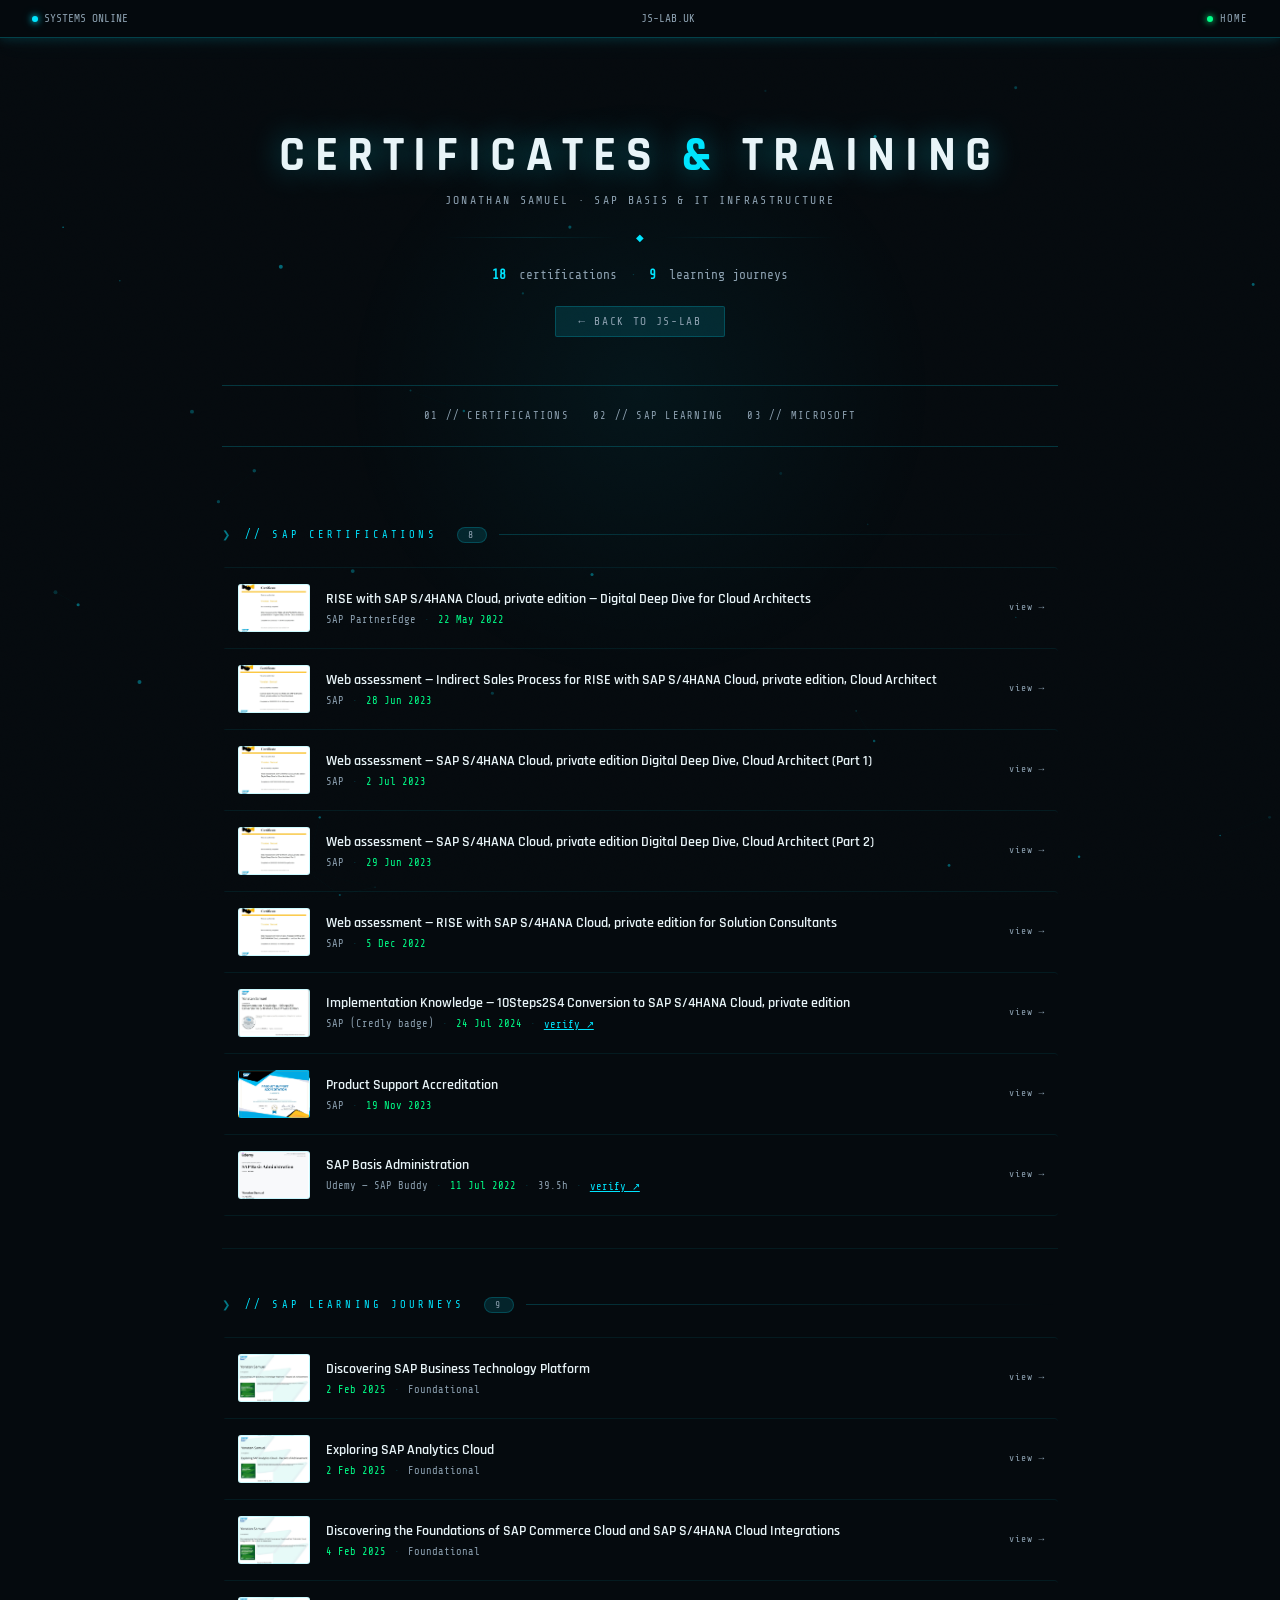
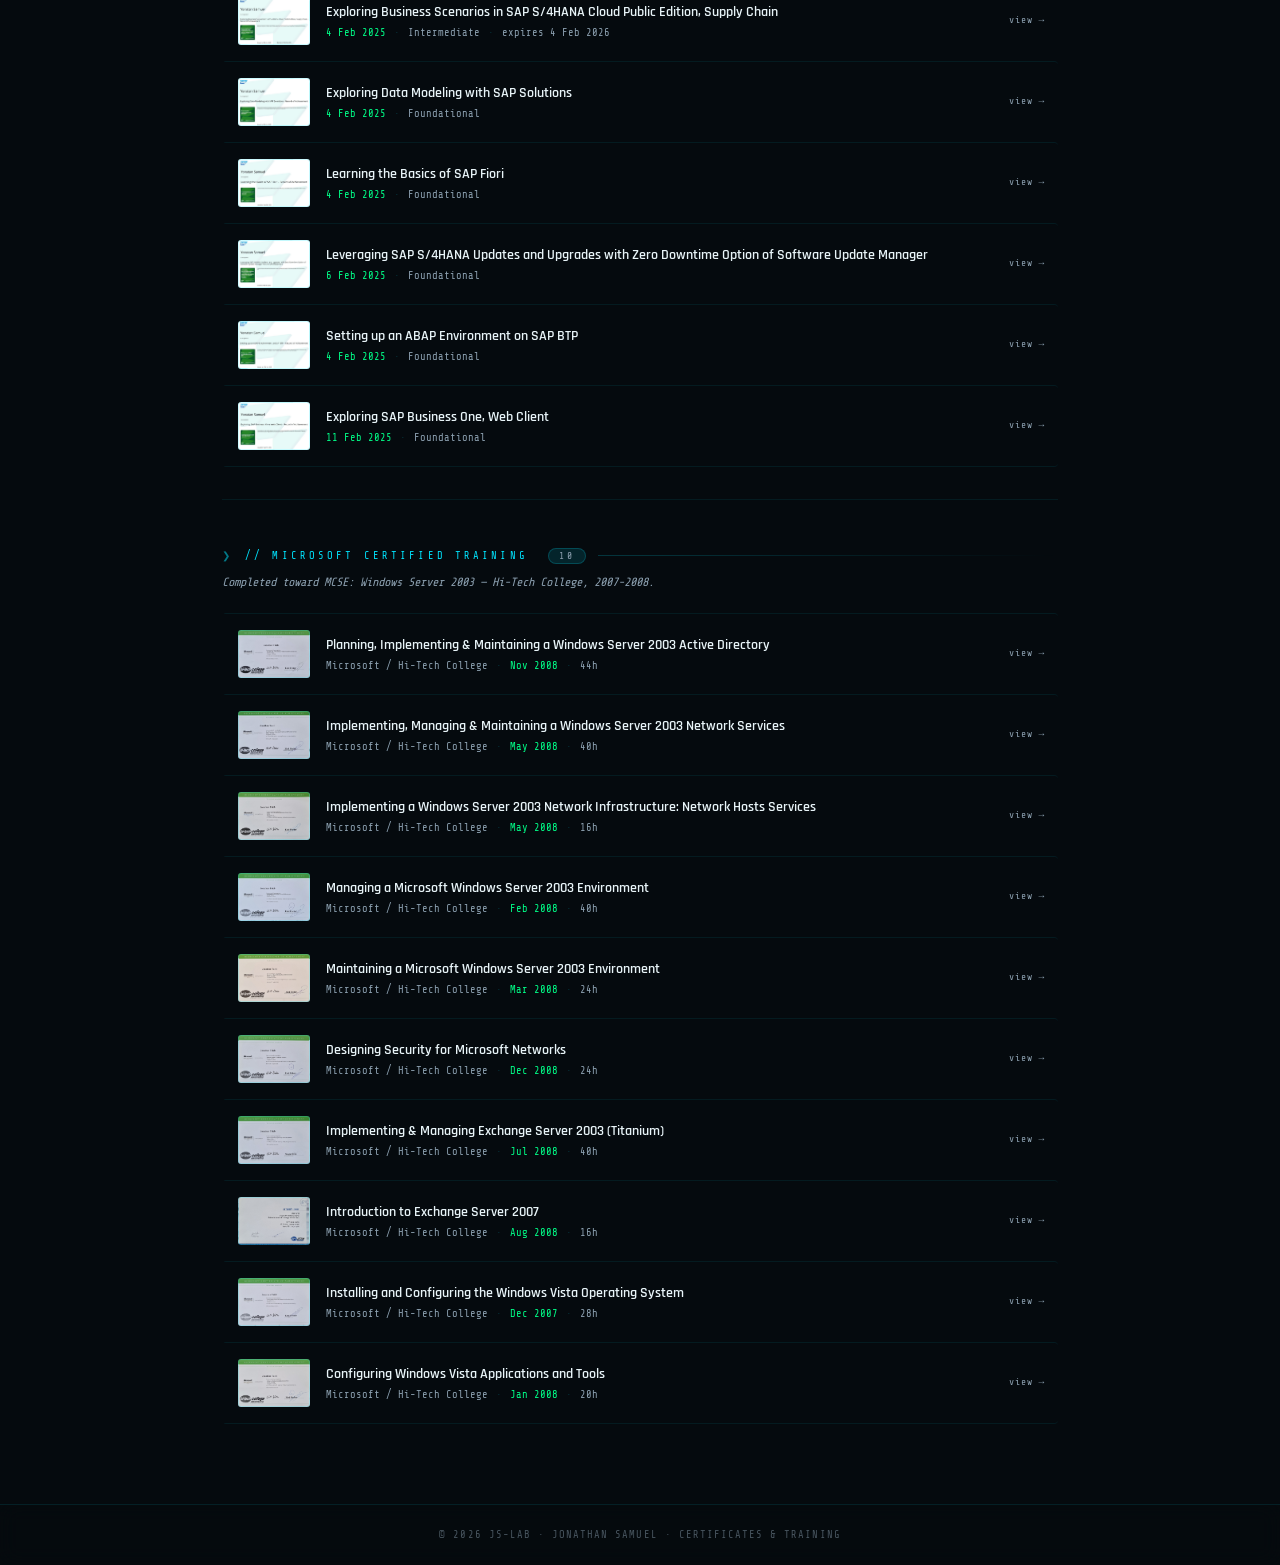
==== commit 4fe06e6a: "Move scroll progress to isolated script block on certsite" ====
--- a/certsite/index.html
+++ b/certsite/index.html
@@ -116,13 +116,11 @@
   }, { threshold: 0.1 });
   reveals.forEach(function(el) { observer.observe(el); });
 })();
-// Scroll progress bar
-var progressBar = document.getElementById("scroll-progress");
-window.addEventListener("scroll", function() {
-  var h = document.documentElement;
-  var scrolled = (h.scrollTop) / (h.scrollHeight - h.clientHeight) * 100;
-  progressBar.style.width = scrolled + "%";
-});
+
+</script>
+<script>
+var sp=document.getElementById("scroll-progress");
+if(sp){window.addEventListener("scroll",function(){var h=document.documentElement;sp.style.width=(h.scrollTop/(h.scrollHeight-h.clientHeight)*100)+"%";});}
 </script>
 </body>
 </html>
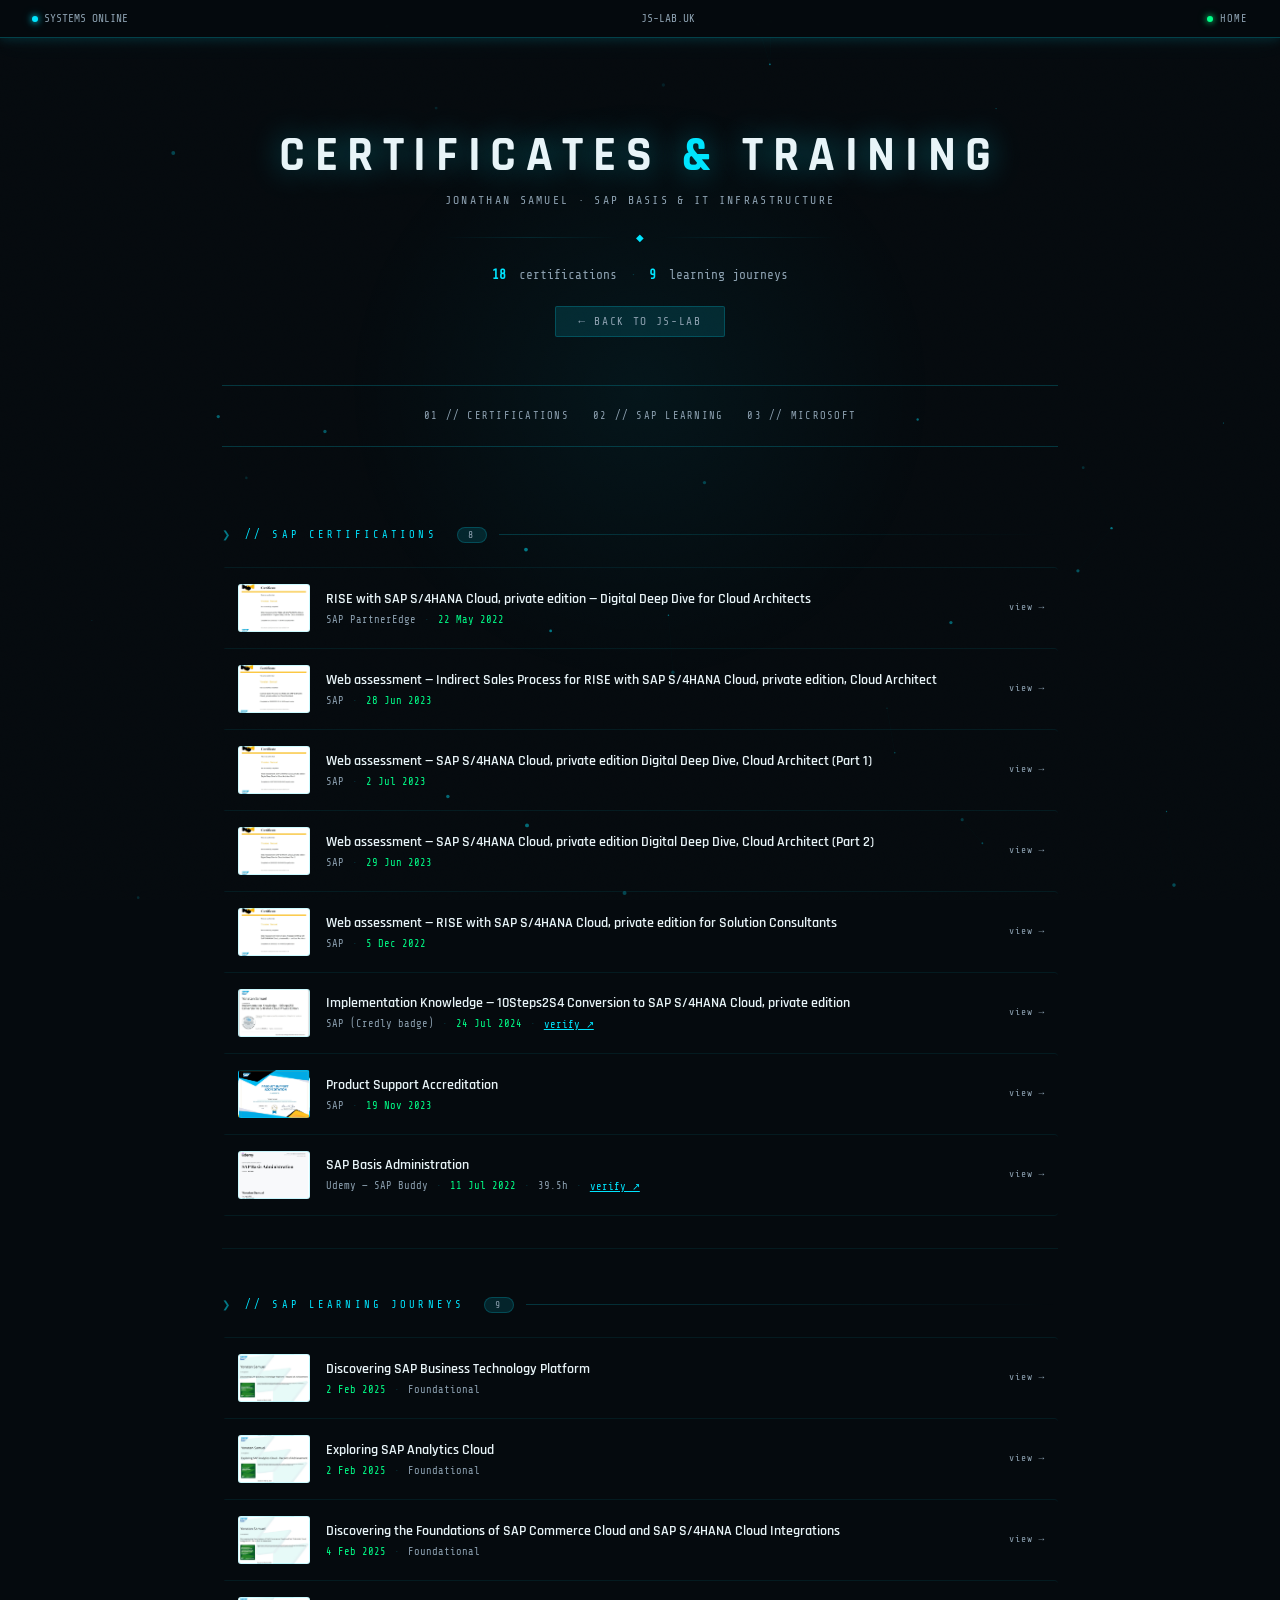
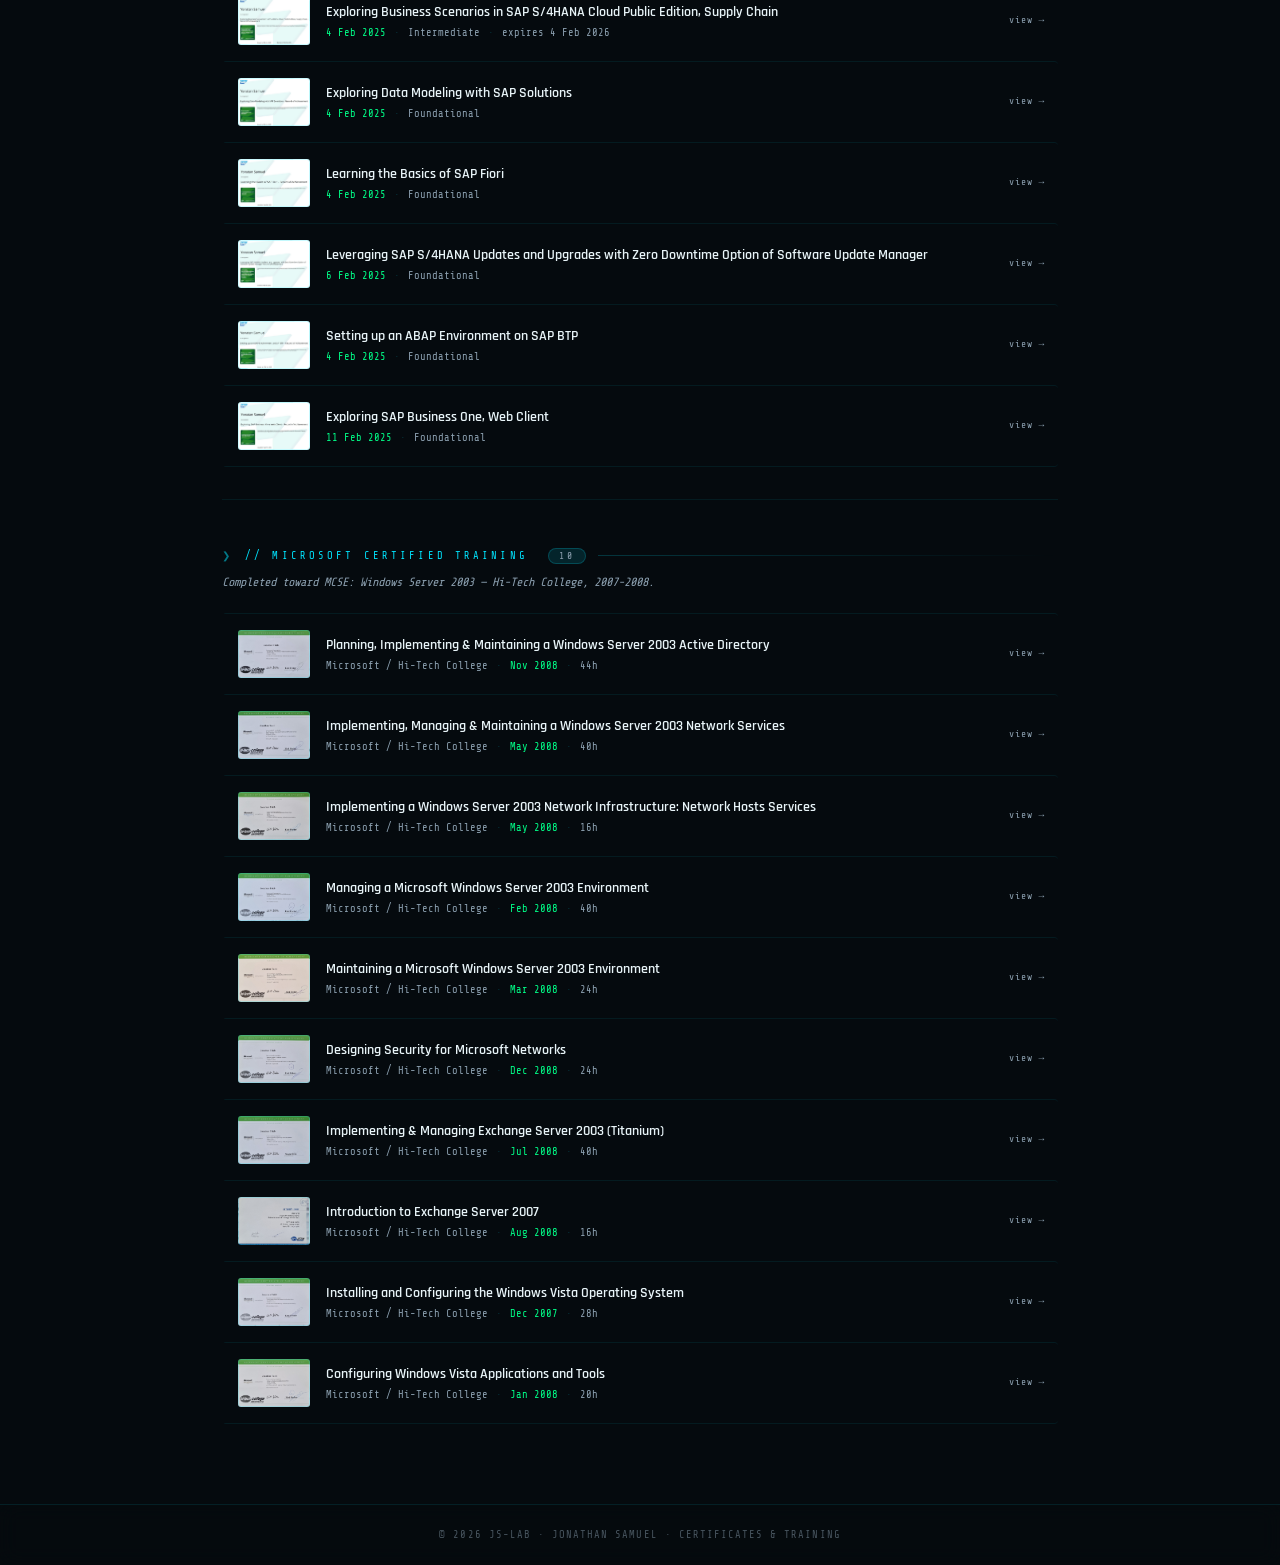
==== commit ba864410: "Certsite scroll progress: inline styles with z-index 9999 for mobile visibility" ====
--- a/certsite/index.html
+++ b/certsite/index.html
@@ -20,7 +20,7 @@
 </style>
 </head>
 <body>
-<div id="scroll-progress"></div>
+<div id="scroll-progress" style="position:fixed;top:0;left:0;height:3px;background:linear-gradient(90deg,#00e5ff,#00ff88);width:0%;z-index:9999;box-shadow:0 0 8px #00e5ff,0 0 16px rgba(0,229,255,0.4);"></div>
 <canvas id="particles"></canvas>
 
 <div class="status-bar">
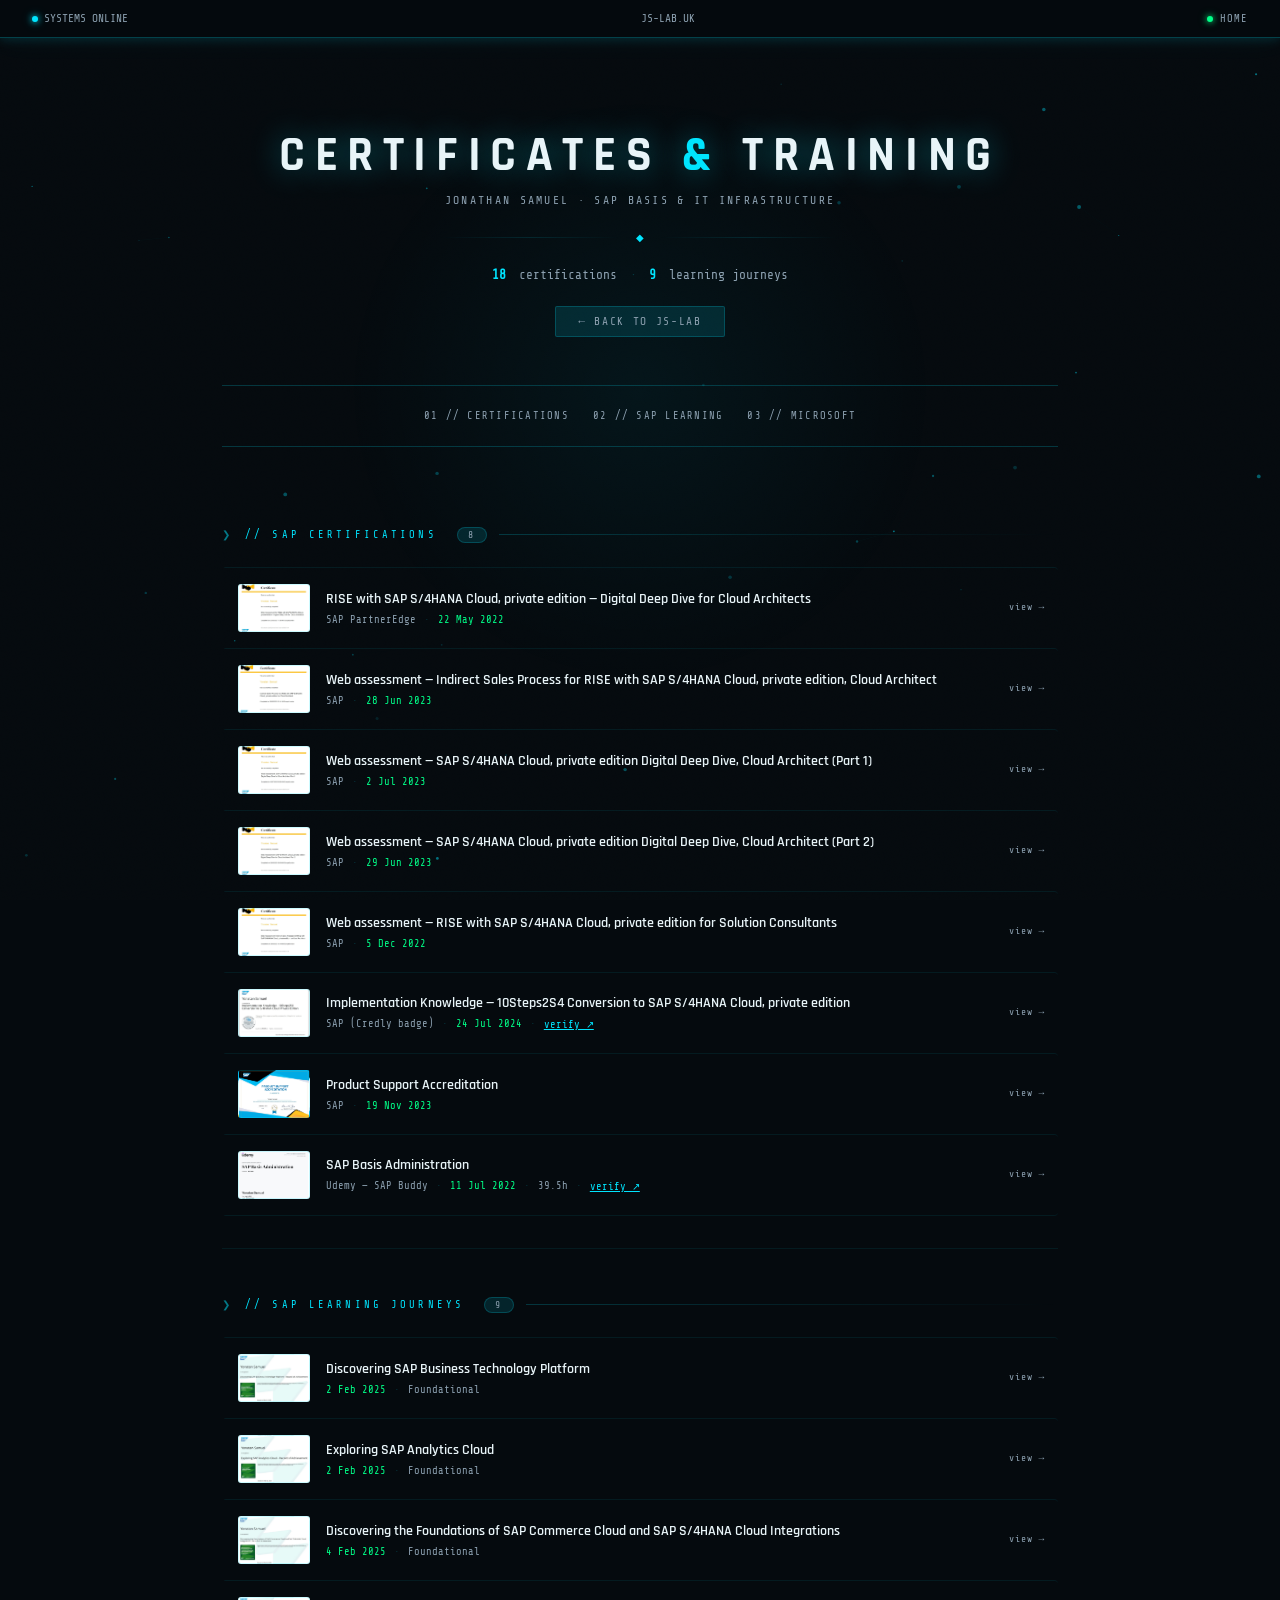
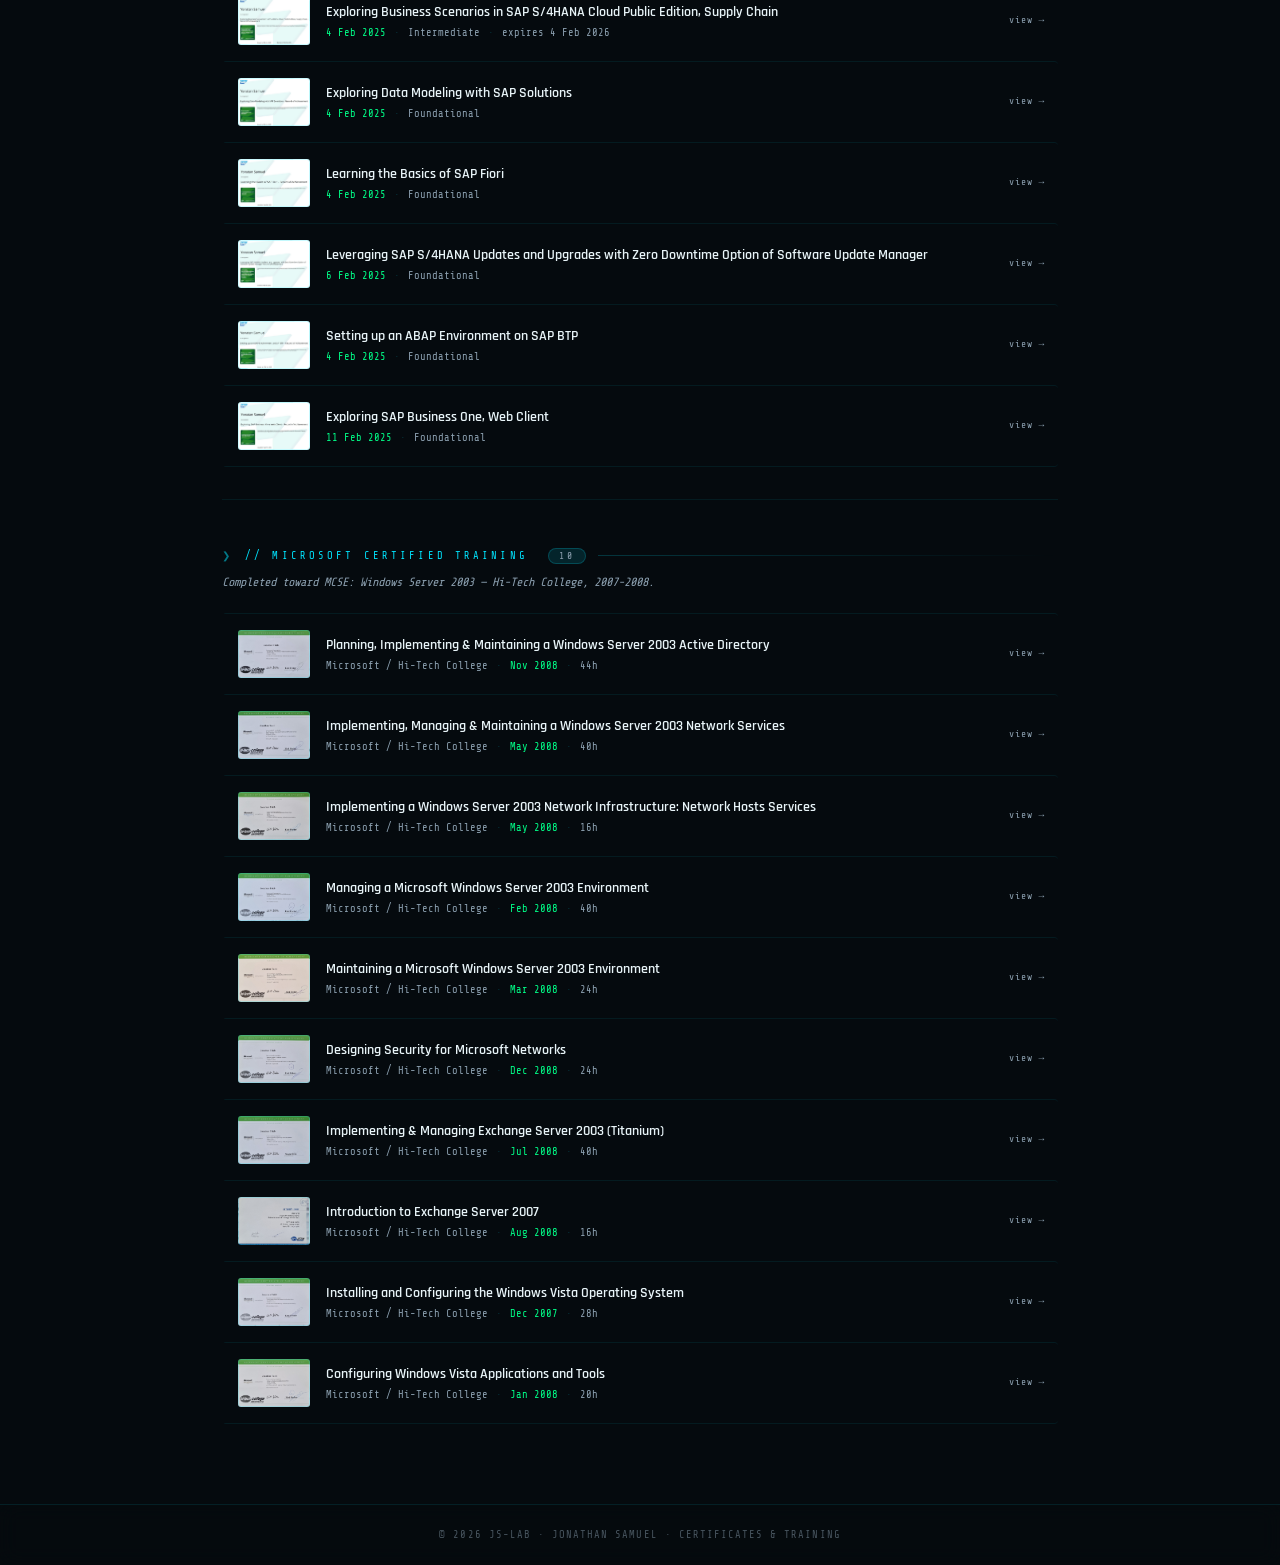
==== commit 5e2079f2: "Round transparent favicon" ====
--- a/certsite/index.html
+++ b/certsite/index.html
@@ -4,7 +4,7 @@
 <meta charset="UTF-8">
 <meta name="viewport" content="width=device-width, initial-scale=1.0">
 <title>JS-LAB | Certificates & Training</title>
-<link rel="icon" type="image/png" href="/icons/favicon-32.png">
+<link rel="icon" type="image/png" href="/icons/favicon-32-v3.png">
 <link rel="apple-touch-icon" href="/icons/apple-touch-icon.png">
 <meta name="theme-color" content="#050a0e">
 <meta name="description" content="JS-LAB — Certificates & Training. SAP, Microsoft, and professional certifications by Jonathan Samuel.">
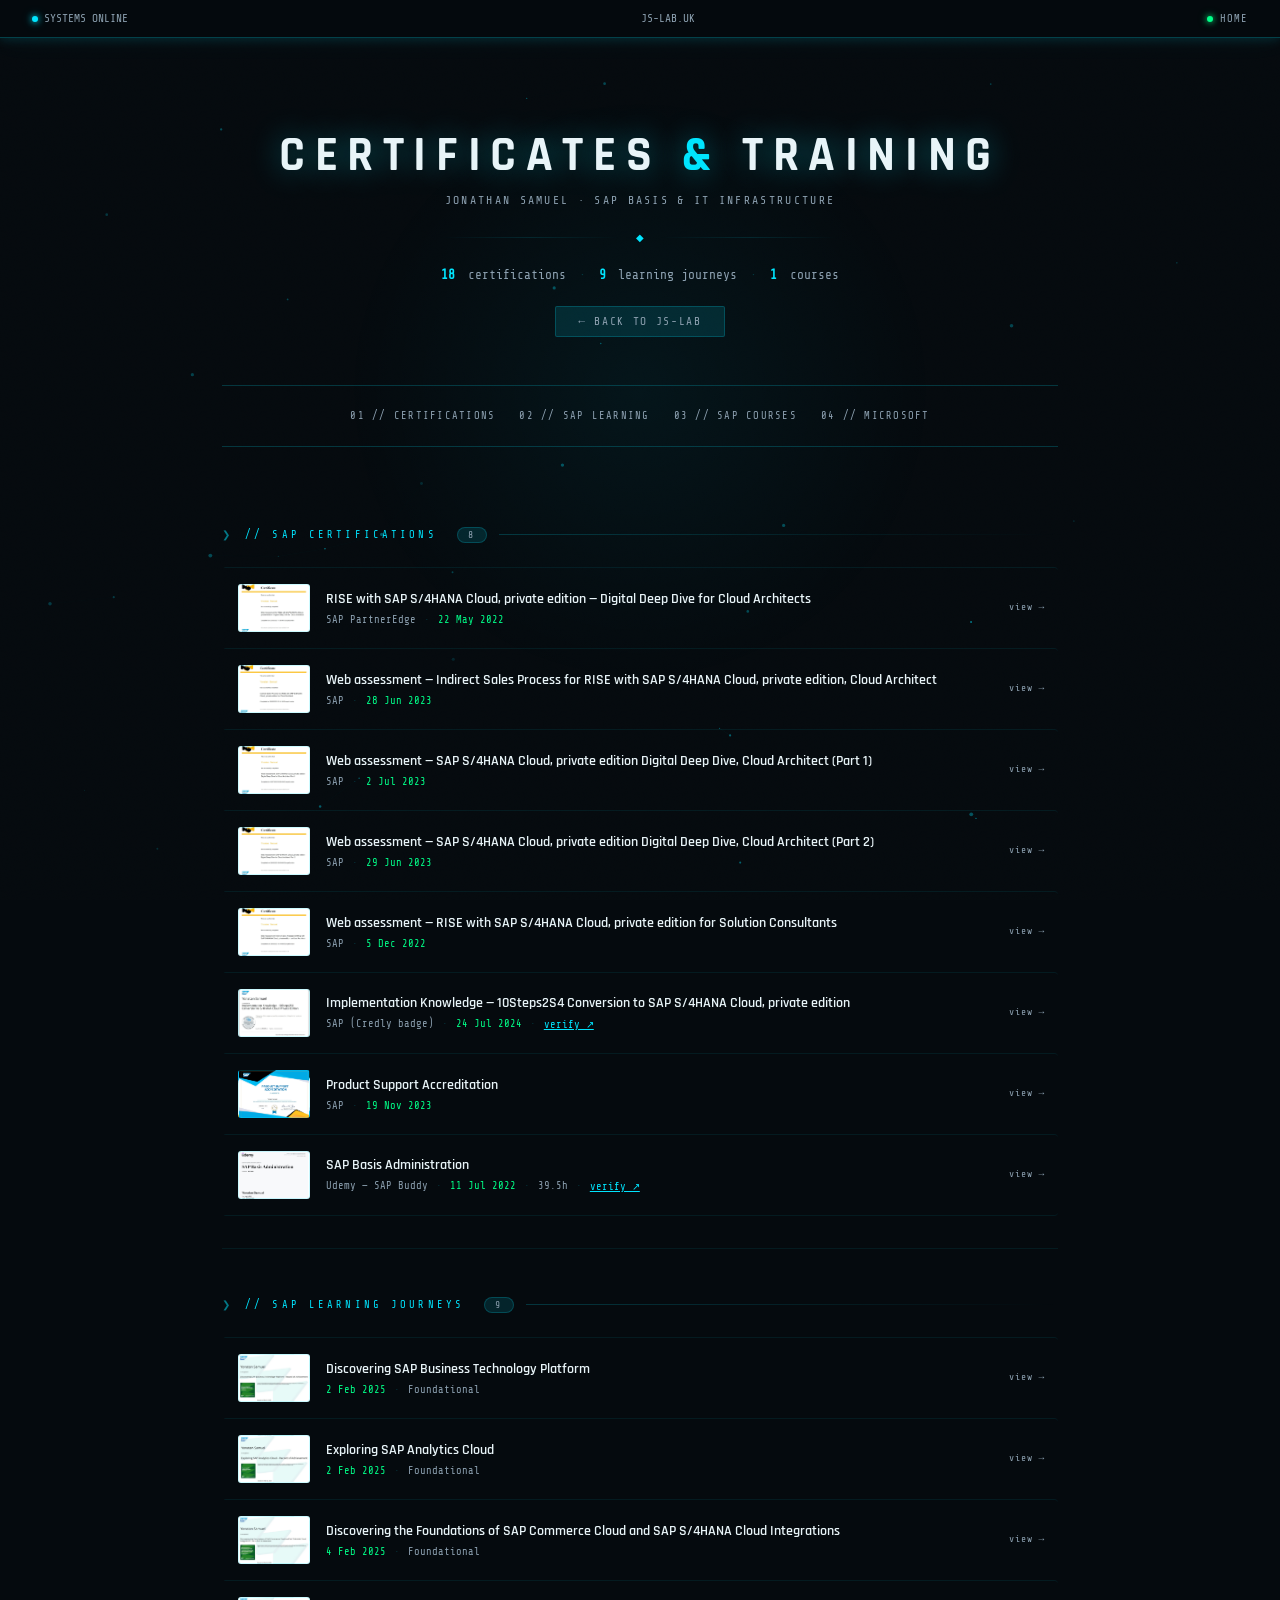
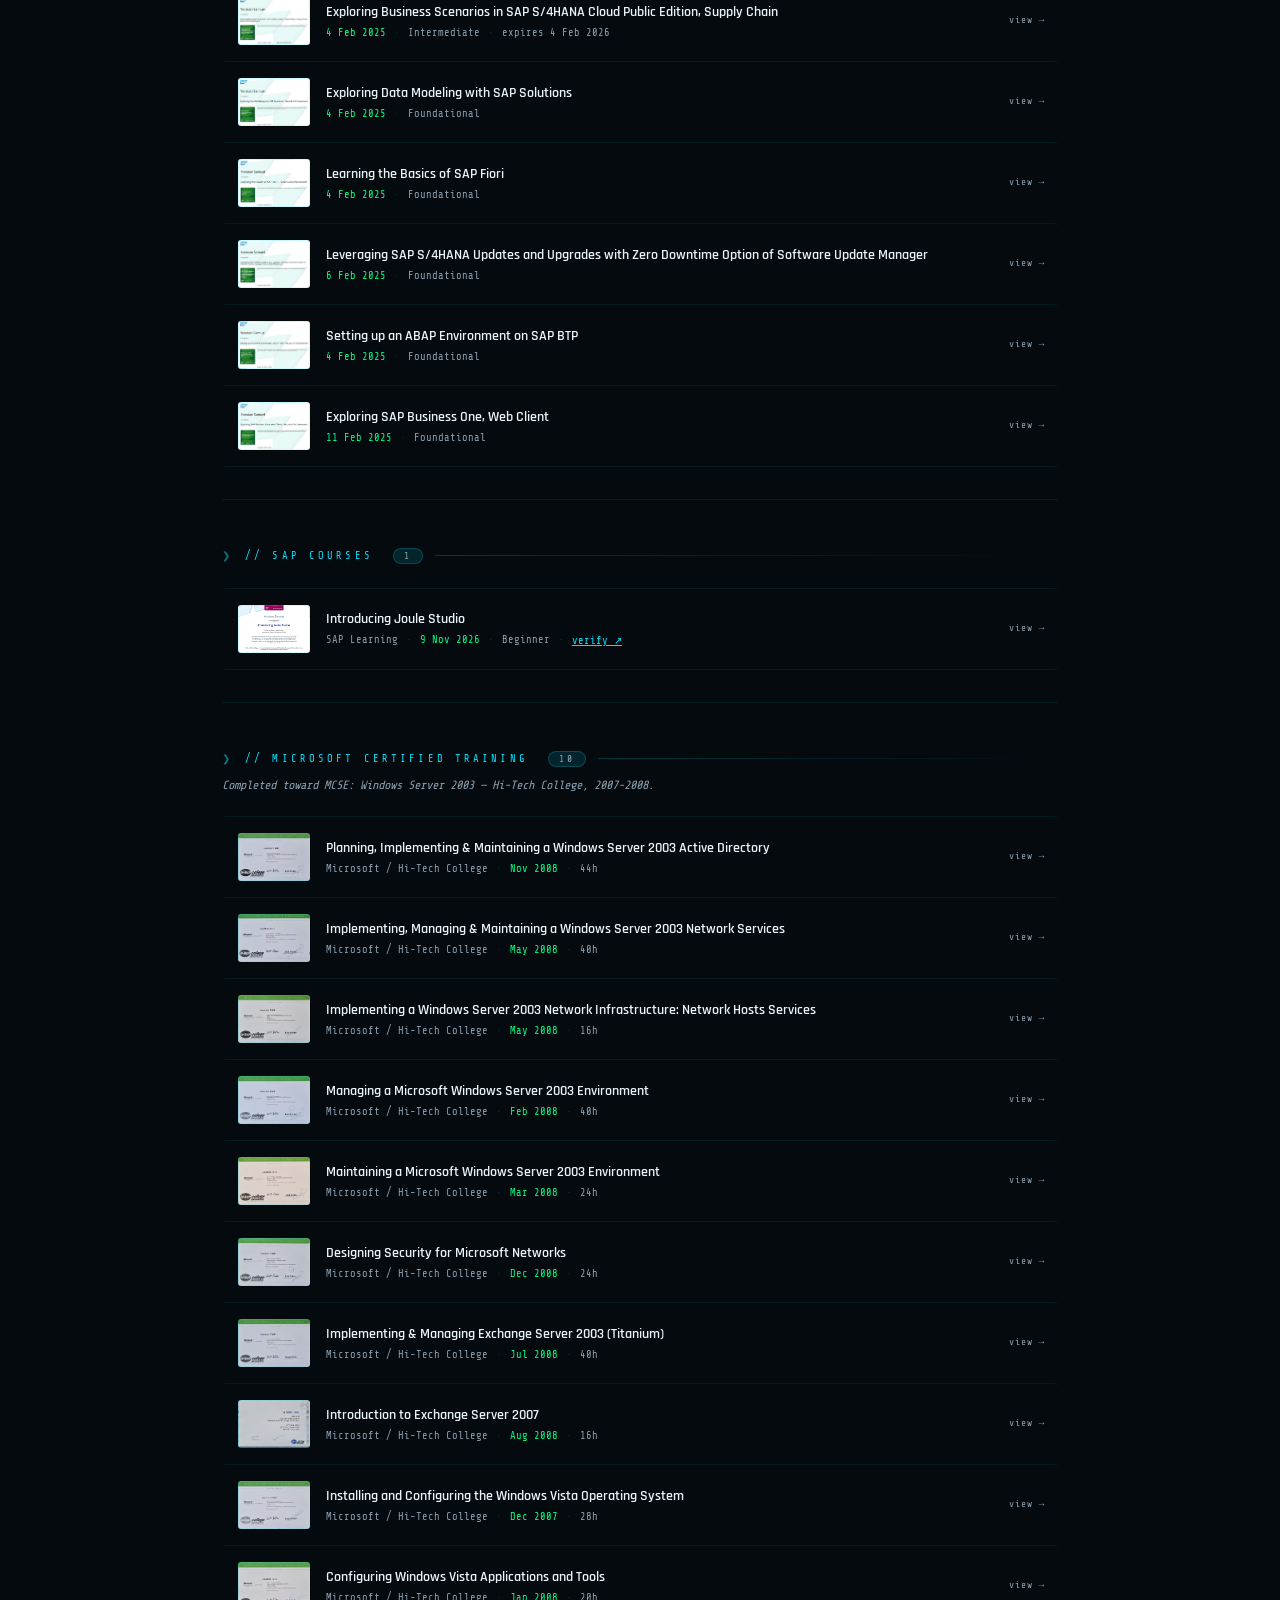
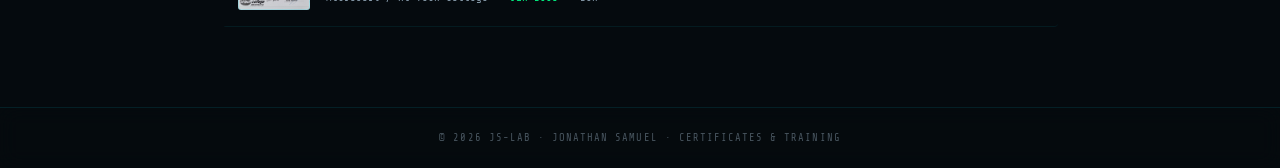
==== commit 821336bb: "certsite: add SAP Courses section with Introducing Joule Studio" ====
--- a/certsite/index.html
+++ b/certsite/index.html
@@ -45,7 +45,8 @@
   <nav class="toc">
     <a href="#certifications">01 // CERTIFICATIONS</a>
     <a href="#journeys">02 // SAP LEARNING</a>
-    <a href="#microsoft">03 // MICROSOFT</a>
+    <a href="#courses">03 // SAP COURSES</a>
+    <a href="#microsoft">04 // MICROSOFT</a>
   </nav>
 
   <section id="certifications" class="registry reveal">
@@ -56,6 +57,11 @@
   <section id="journeys" class="registry reveal">
     <div class="section-label">// SAP LEARNING JOURNEYS<span class="count" id="count-journeys"></span></div>
     <div class="rows" id="rows-journeys"></div>
+  </section>
+
+  <section id="courses" class="registry reveal">
+    <div class="section-label">// SAP COURSES<span class="count" id="count-courses"></span></div>
+    <div class="rows" id="rows-courses"></div>
   </section>
 
   <section id="microsoft" class="registry reveal">
